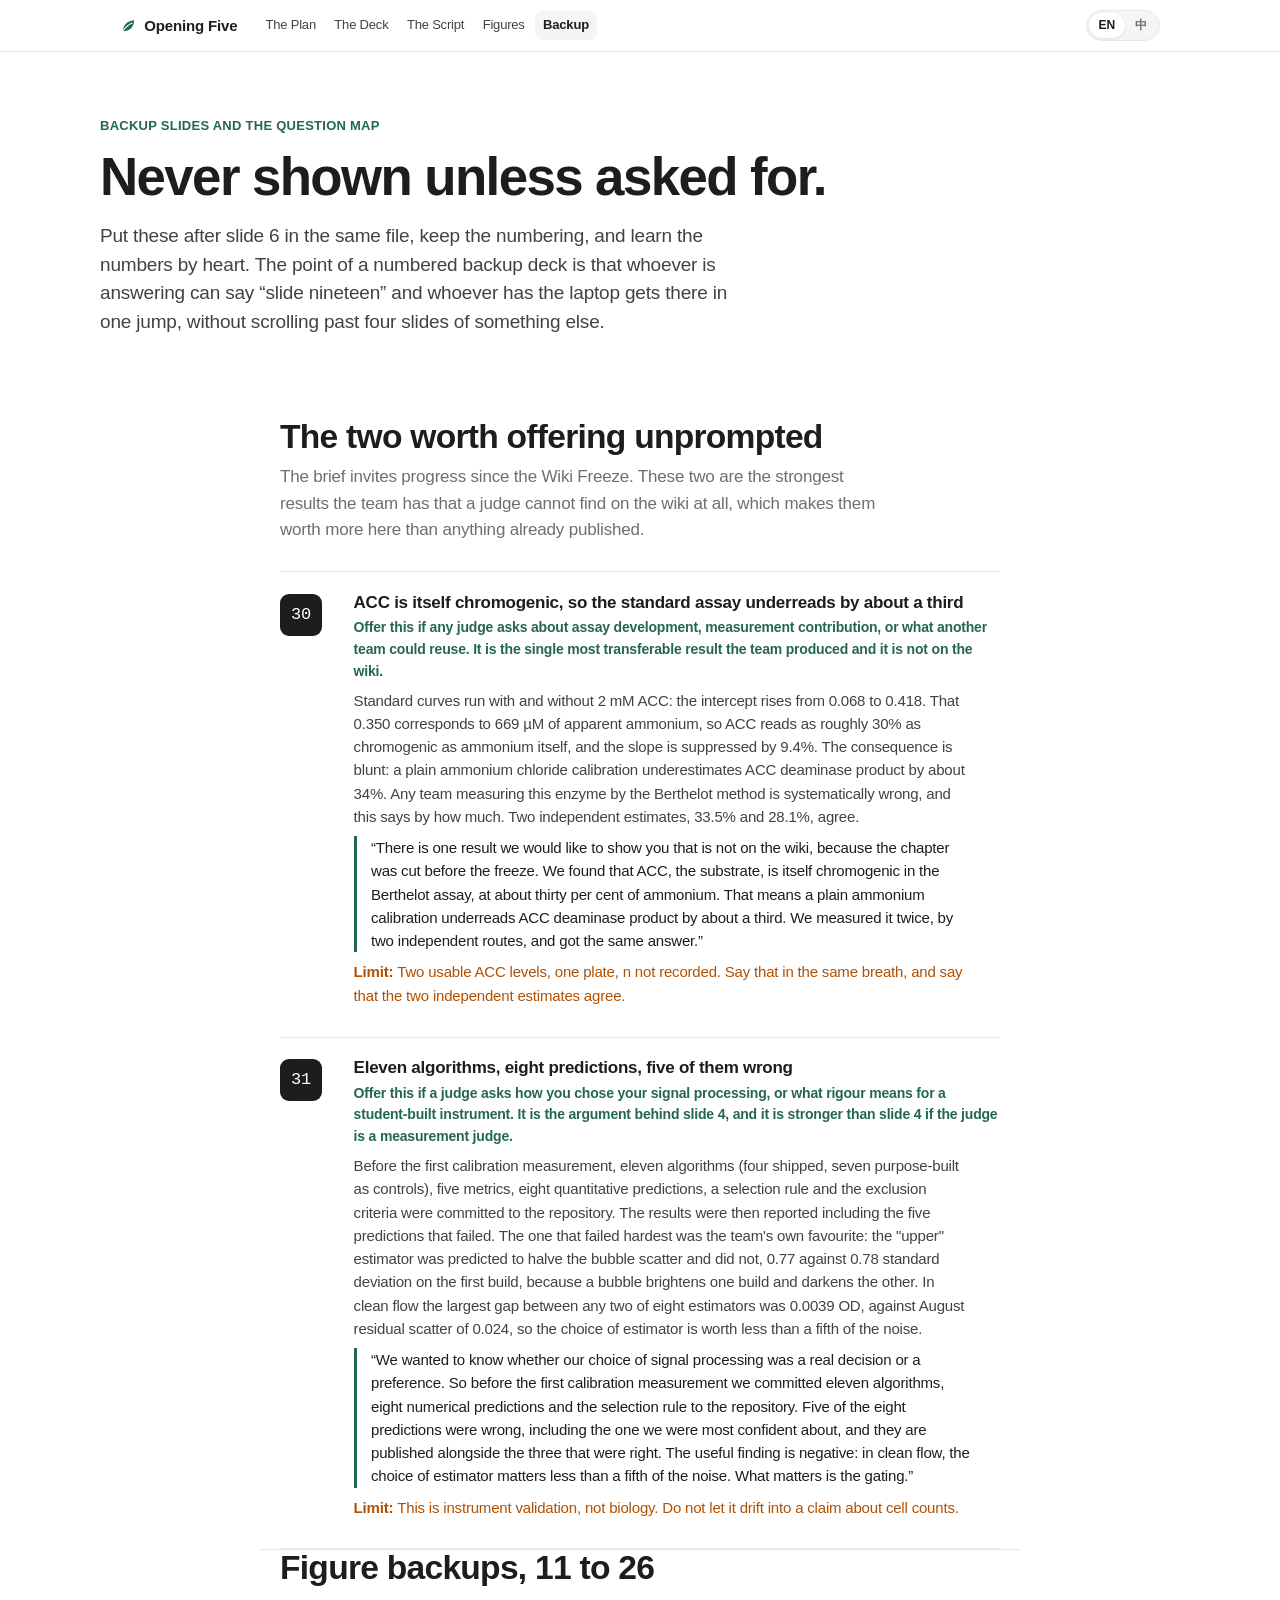
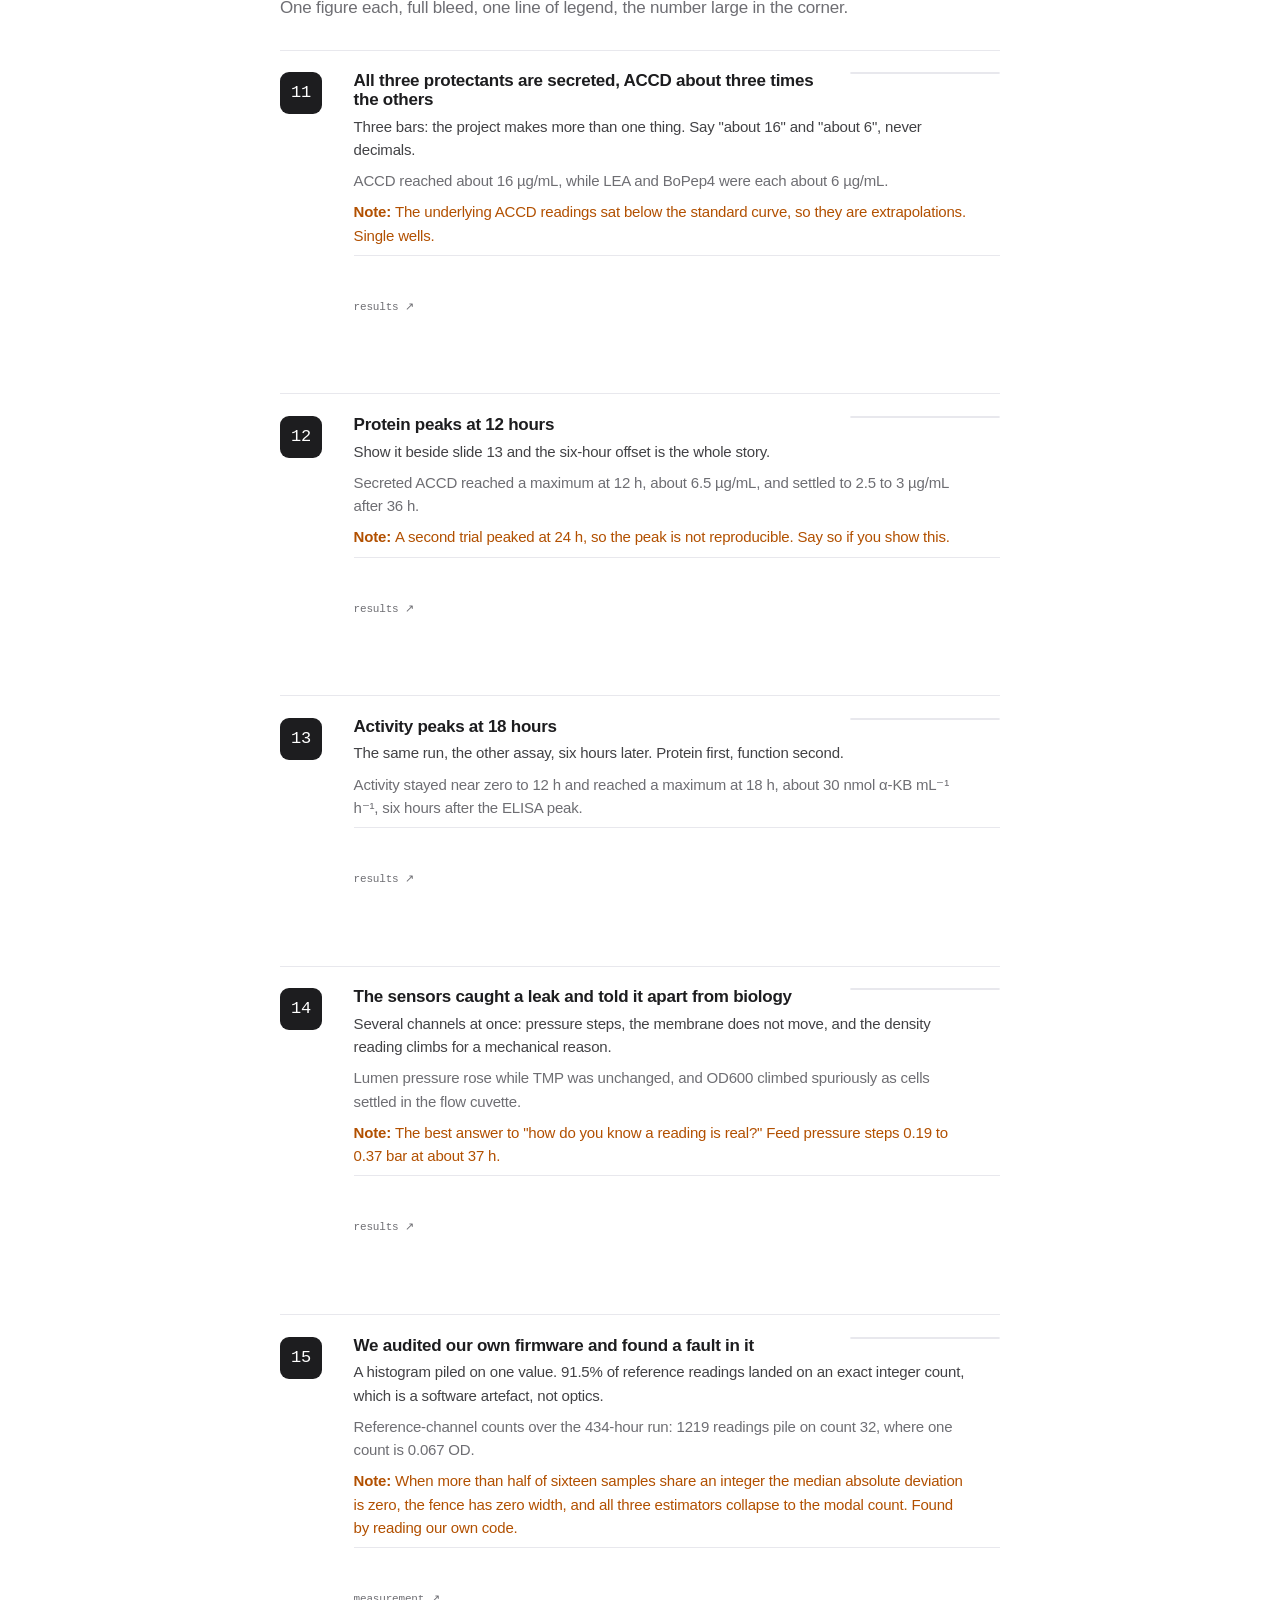
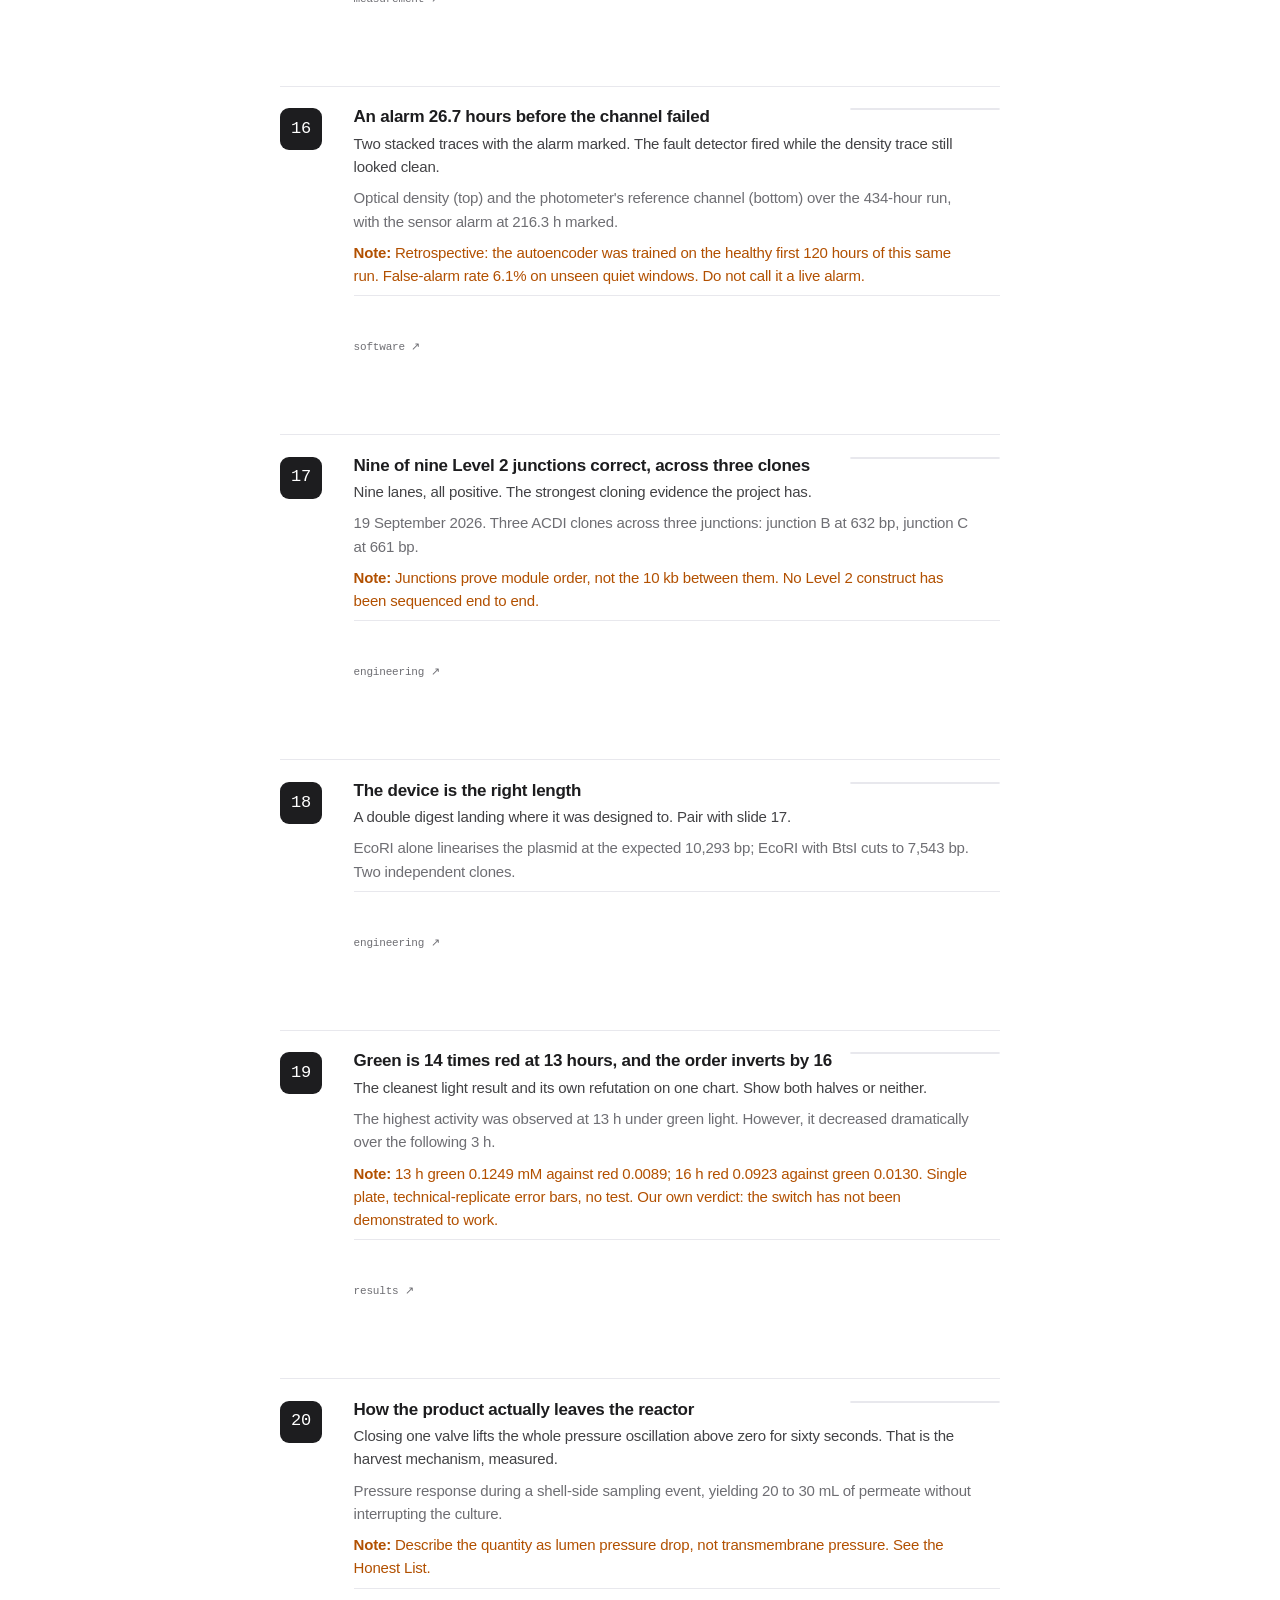
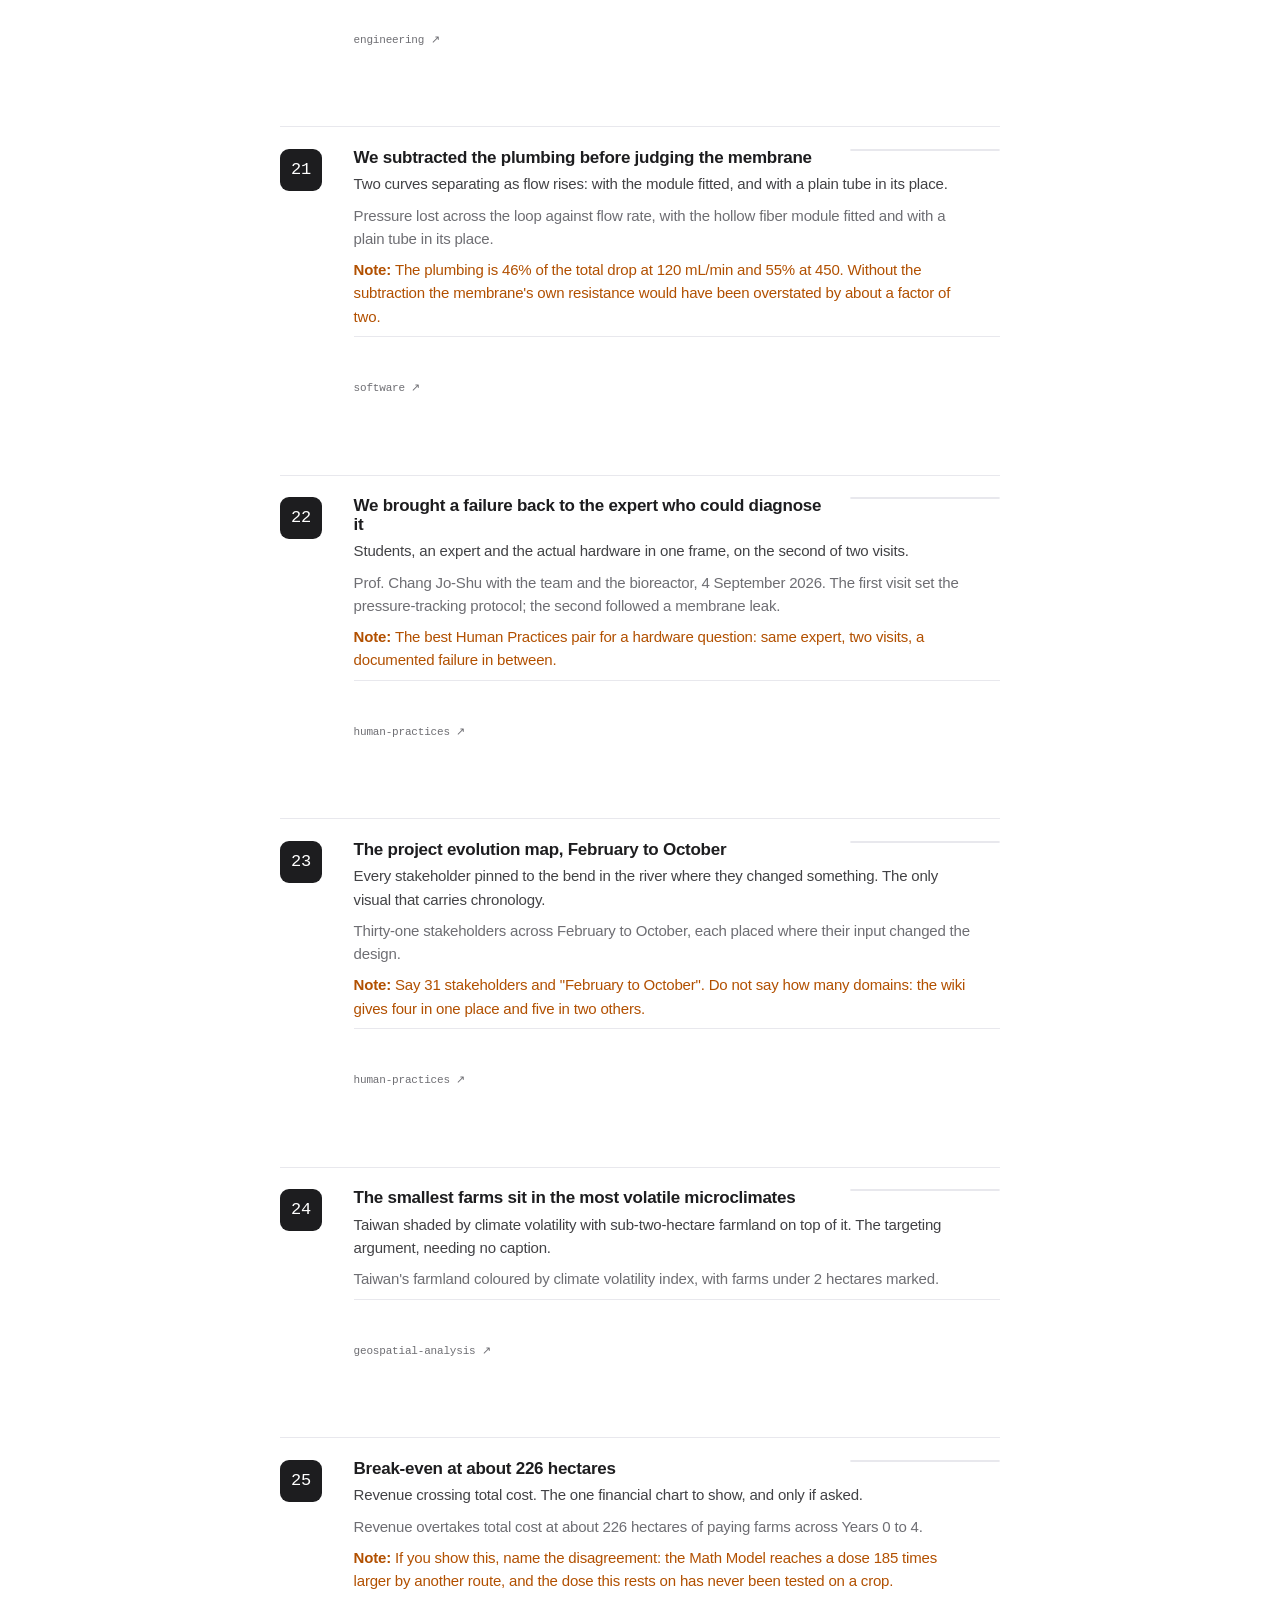
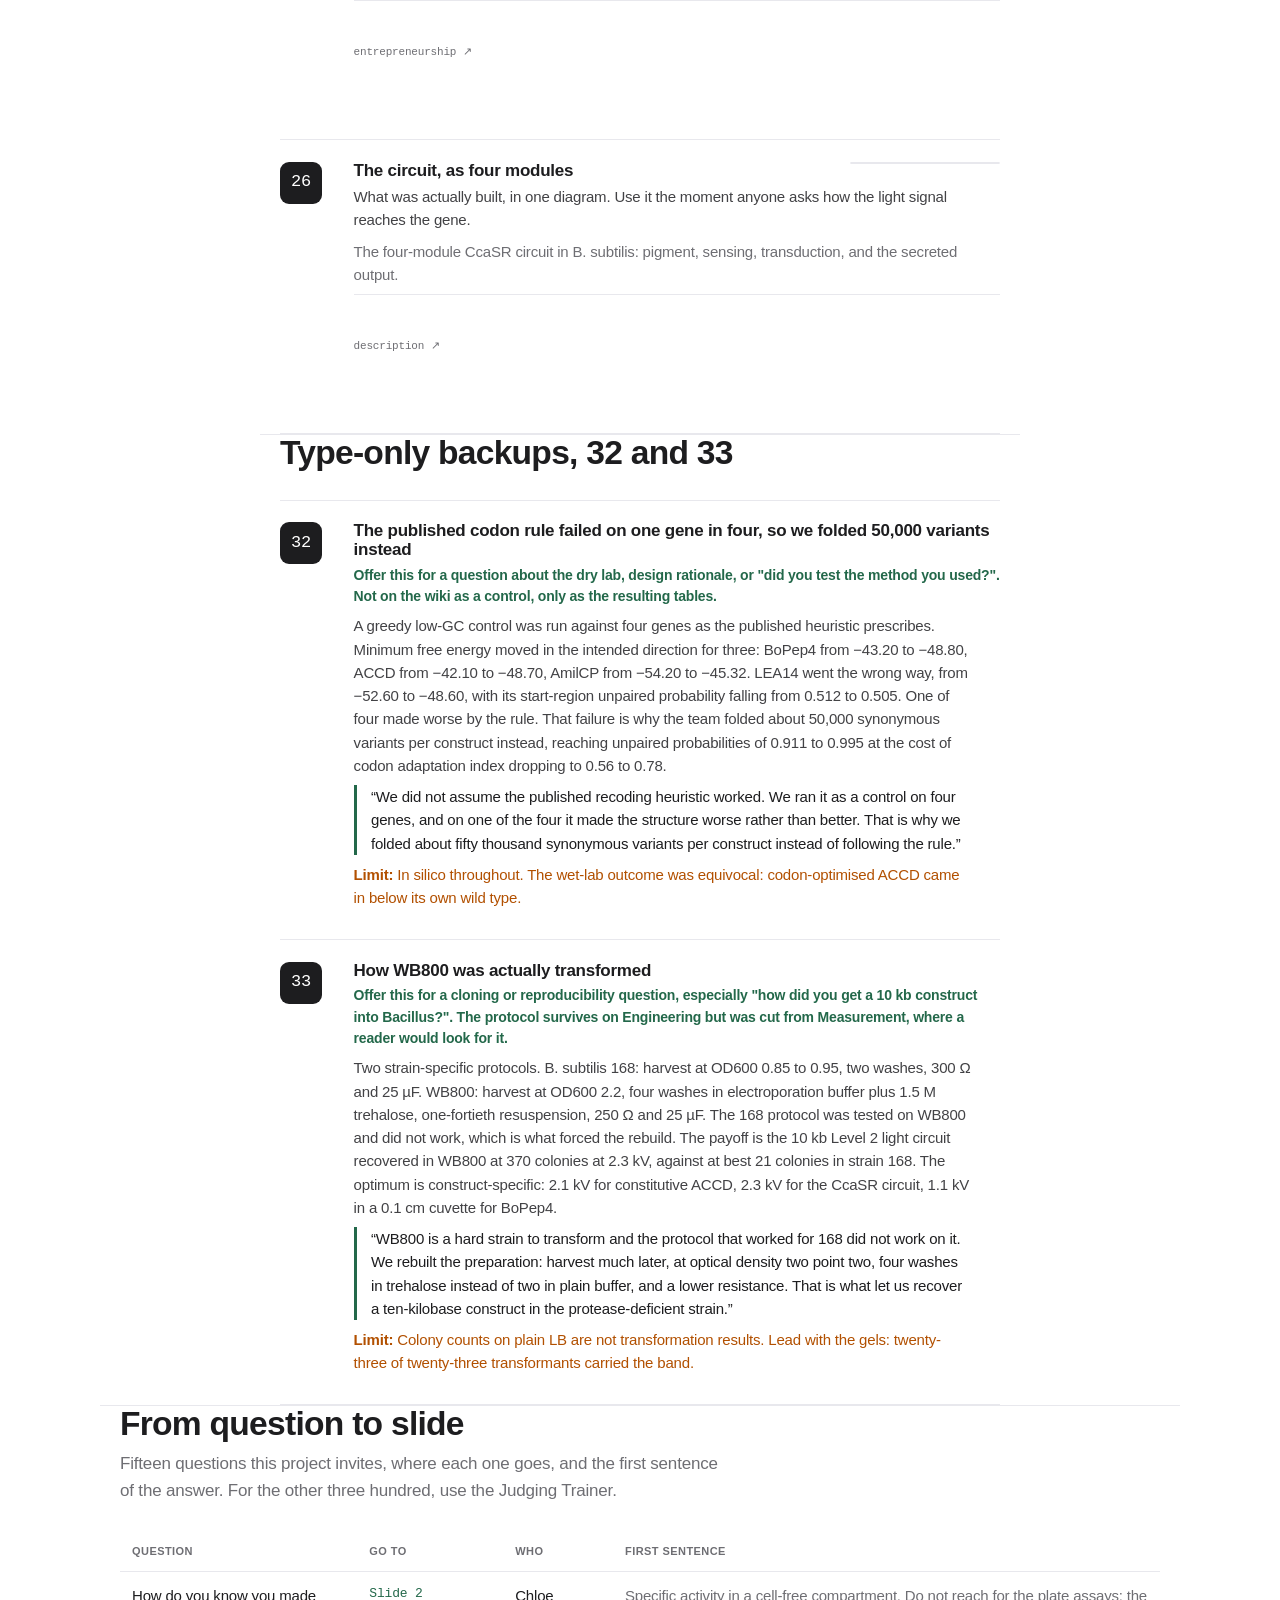
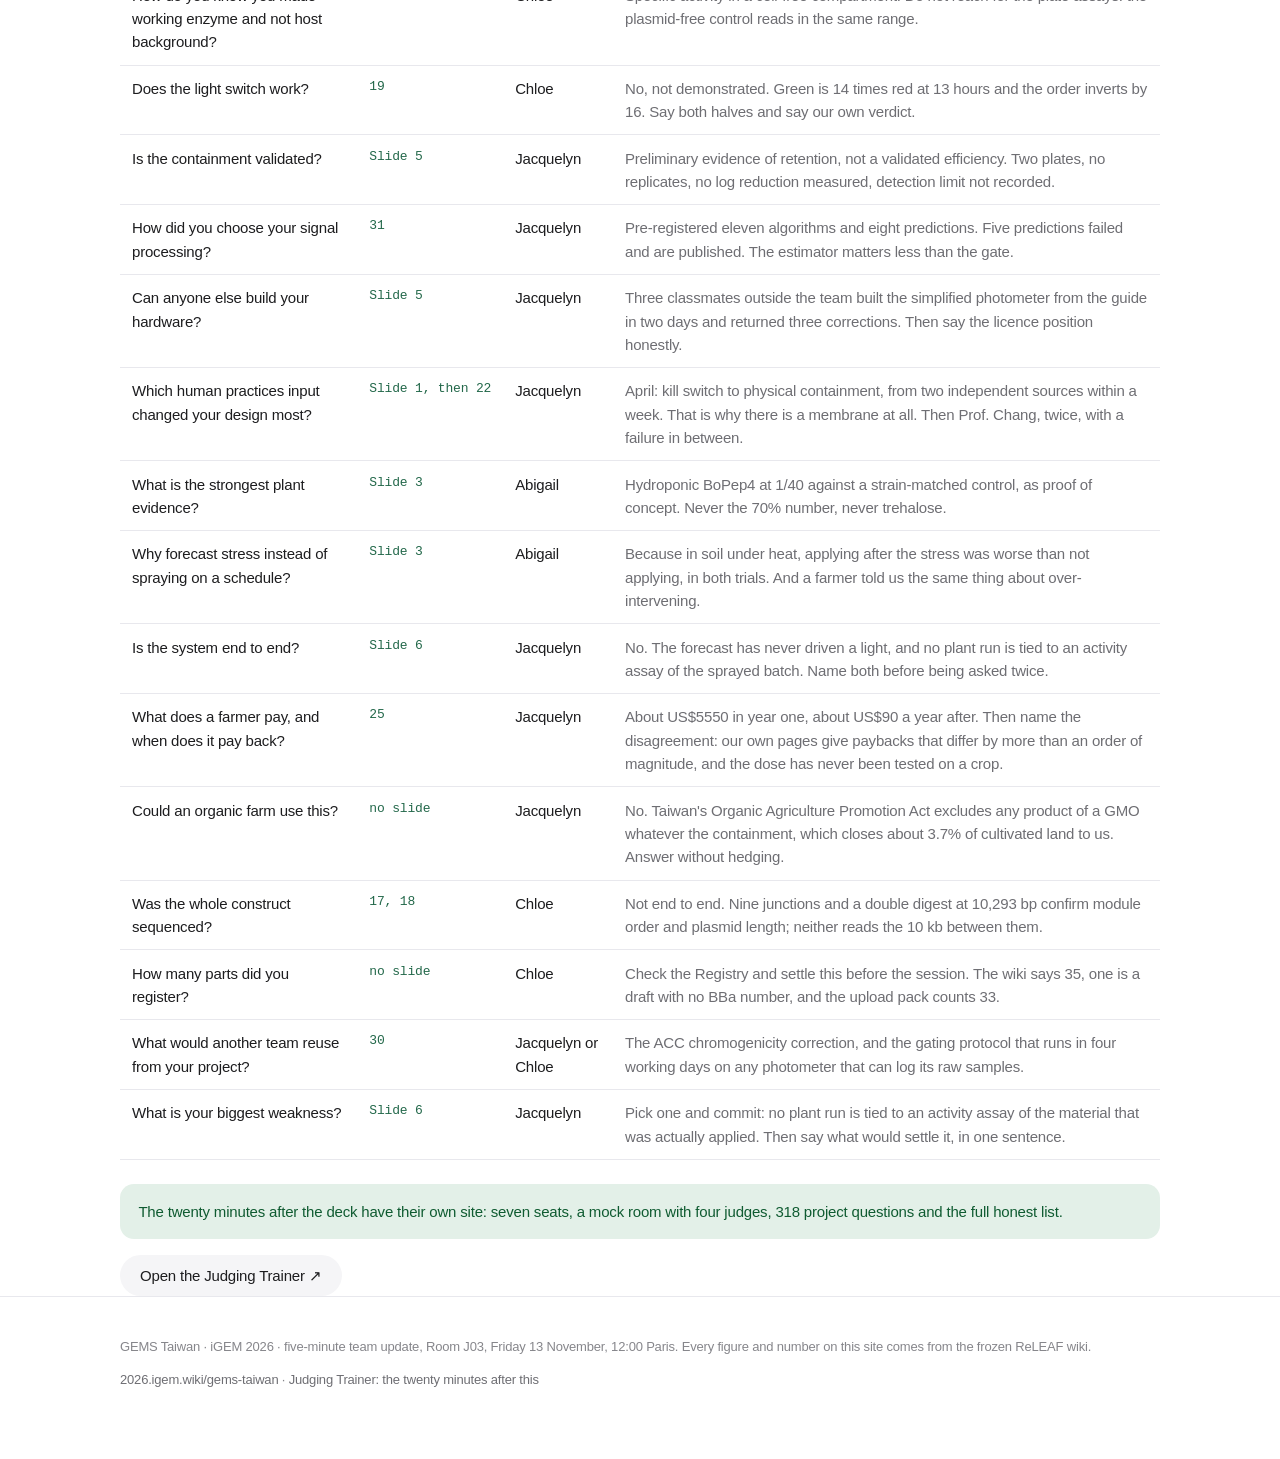
==== docs/backup.html @ 12028c1b "ReLEAF Opening Five: six slides and 4:20 for the 13 Nov judging update Five bilingual pages for the " ====
<!doctype html>
<html lang="en">
<head>
<meta charset="utf-8">
<meta name="viewport" content="width=device-width, initial-scale=1">
<title>Backup &amp; Q&amp;A · ReLEAF Opening Five</title>
<meta name="description" content="Twenty backup slides, numbered so anyone can call for one, plus a map from the questions judges will ask to the slide that answers them.">
<link rel="stylesheet" href="assets/css/base.css">
<link rel="stylesheet" href="assets/css/pages.css">
<link rel="icon" href="data:image/svg+xml,%3Csvg xmlns='http://www.w3.org/2000/svg' viewBox='0 0 24 24'%3E%3Cpath d='M4 20c0-8 5.5-14.5 16-15.5C19.5 14 14 20 4 20Z' fill='%2323684a'/%3E%3C/svg%3E">
</head>
<body>

<header class="hero wrap">
  <p class="eyebrow" data-en="Backup slides and the question map" data-zh="備用投影片與問題對照表"></p>
  <h1 data-en="Never shown unless asked for." data-zh="除非被問到，否則絕不展示。"></h1>
  <p class="lede" style="max-width:62ch;margin-top:1rem"
     data-en="Put these after slide 6 in the same file, keep the numbering, and learn the numbers by heart. The point of a numbered backup deck is that whoever is answering can say &ldquo;slide nineteen&rdquo; and whoever has the laptop gets there in one jump, without scrolling past four slides of something else."
     data-zh="把這些放在第 6 張之後、同一個檔案裡，保留編號，並且把頁碼背起來。有編號的備用投影片的意義在於：回答的人可以說「第十九張」，拿筆電的人一次就跳到那裡，不必捲過另外四張無關的投影片。"></p>
</header>

<section class="wrap narrow" style="padding-top:1rem">
  <div class="sec-head">
    <h2 data-en="The two worth offering unprompted" data-zh="值得主動提出的兩張"></h2>
    <p data-en="The brief invites progress since the Wiki Freeze. These two are the strongest results the team has that a judge cannot find on the wiki at all, which makes them worth more here than anything already published."
       data-zh="說明裡歡迎分享 Wiki 凍結之後的進展。這兩張是隊伍最強、但評審在 wiki 上完全找不到的結果，所以它們在這裡的價值高於任何已經發表的內容。"></p>
  </div>
  <div id="extra-top"></div>
</section>

<section class="wrap narrow">
  <div class="sec-head">
    <h2 data-en="Figure backups, 11 to 26" data-zh="圖表備用，第 11 到 26 張"></h2>
    <p data-en="One figure each, full bleed, one line of legend, the number large in the corner."
       data-zh="每張一張圖、滿版、一行圖說、頁碼放大在角落。"></p>
  </div>
  <div id="figbk"></div>
</section>

<section class="wrap narrow">
  <div class="sec-head">
    <h2 data-en="Type-only backups, 32 and 33" data-zh="純文字備用，第 32 與 33 張"></h2>
  </div>
  <div id="extra-rest"></div>
</section>

<section class="wrap">
  <div class="sec-head">
    <h2 data-en="From question to slide" data-zh="從問題到投影片"></h2>
    <p data-en="Fifteen questions this project invites, where each one goes, and the first sentence of the answer. For the other three hundred, use the Judging Trainer."
       data-zh="這個專題會招來的十五個問題、各自該翻到哪裡，以及回答的第一句話。其餘三百題請用評審訓練網站。"></p>
  </div>
  <div style="overflow-x:auto">
    <table class="qmap">
      <thead><tr>
        <th data-en="Question" data-zh="問題"></th>
        <th data-en="Go to" data-zh="翻到"></th>
        <th data-en="Who" data-zh="誰答"></th>
        <th data-en="First sentence" data-zh="回答的第一句"></th>
      </tr></thead>
      <tbody id="qmap"></tbody>
    </table>
  </div>
  <p class="note note-a" style="margin-top:1.5rem"
     data-en="The twenty minutes after the deck have their own site: seven seats, a mock room with four judges, 318 project questions and the full honest list."
     data-zh="投影片之後那二十分鐘有自己的網站：七個麥克風位置、四位評審的模擬會場、318 道專題問題，以及完整的誠實清單。"></p>
  <div class="btn-row" style="margin-top:1rem">
    <a class="btn btn-ghost" href="https://timmy97-tw.github.io/releaf-judging-qa/" target="_blank" rel="noopener"
       data-en="Open the Judging Trainer ↗" data-zh="打開評審訓練網站 ↗"></a>
  </div>
</section>

<script src="assets/js/site.js"></script>
<script src="data/figures.js"></script>
<script src="data/backup.js"></script>
<script>
(function () {
  var S = window.Site;
  var BASE = 'https://static.igem.wiki/teams/6072/wiki/';

  function extraCard(x) {
    return '<div class="bk"><div><div class="bk-n">' + x.n + '</div></div><div>' +
      '<h3>' + S.esc(S.t(x, 'title')) + '</h3>' +
      '<p class="when">' + S.esc(S.t(x, 'when')) + '</p>' +
      '<p class="body">' + S.esc(S.t(x, 'body')) + '</p>' +
      '<p class="body" style="border-left:3px solid var(--accent);padding-left:.9rem;color:var(--ink)">' +
        S.t(x, 'say') + '</p>' +
      '<p class="body" style="color:var(--amber)"><b>' + (S.lang === 'zh' ? '限制：' : 'Limit: ') + '</b>' +
        S.esc(S.t(x, 'limit')) + '</p>' +
      '</div></div>';
  }

  function draw() {
    var h, i;

    h = '';
    for (i = 0; i < EXTRA.length; i++) if (EXTRA[i].n <= 31) h += extraCard(EXTRA[i]);
    document.getElementById('extra-top').innerHTML = h;

    h = '';
    for (i = 0; i < EXTRA.length; i++) if (EXTRA[i].n > 31) h += extraCard(EXTRA[i]);
    document.getElementById('extra-rest').innerHTML = h;

    var bk = [];
    for (i = 0; i < FIGURES.length; i++) if (FIGURES[i].v === 'backup') bk.push(FIGURES[i]);
    bk.sort(function (a, b) { return a.slide - b.slide; });
    h = '';
    for (i = 0; i < bk.length; i++) {
      var f = bk[i];
      h += '<div class="bk"><div><div class="bk-n">' + f.slide + '</div></div><div>' +
        '<img class="thumb" src="' + BASE + f.src + '" alt="" loading="lazy">' +
        '<h3>' + S.esc(S.t(f, 'title')) + '</h3>' +
        '<p class="body">' + S.esc(S.t(f, 'sees')) + '</p>' +
        '<p class="body" style="color:var(--muted)">' + S.esc(S.t(f, 'cap')) + '</p>' +
        (S.t(f, 'note') ? '<p class="body" style="color:var(--amber)"><b>' +
          (S.lang === 'zh' ? '注意：' : 'Note: ') + '</b>' + S.esc(S.t(f, 'note')) + '</p>' : '') +
        '<div class="foot">' + S.srcLink(f.src_page) + '</div>' +
        '</div></div>';
    }
    document.getElementById('figbk').innerHTML = h;

    h = '';
    for (i = 0; i < QMAP.length; i++) {
      var q = QMAP[i];
      h += '<tr><td>' + S.esc(S.t(q, 'q')) + '</td>' +
        '<td class="to">' + S.esc(q.to) + '</td>' +
        '<td>' + S.esc(q.who) + '</td>' +
        '<td style="color:var(--muted)">' + S.esc(S.t(q, 'a')) + '</td></tr>';
    }
    document.getElementById('qmap').innerHTML = h;

    S.applyStatic(document.body);
  }

  S.onLang(draw);
  document.addEventListener('DOMContentLoaded', draw);
})();
</script>
</body>
</html>
---- docs/assets/css/base.css ----
/* ReLEAF Opening Five — base
 * White paper, the wiki's own Inter, hairline rules, one green accent.
 * Shares its vocabulary with the Judging Trainer so the two sites feel like one.
 */

@font-face {
  font-family: "Inter";
  font-style: normal;
  font-weight: 100 900;
  font-display: swap;
  src: url("https://static.igem.wiki/teams/6072/wiki/site/inter-variable-site.woff2") format("woff2");
}

:root {
  --font-text: "Inter", -apple-system, BlinkMacSystemFont, "SF Pro Text", "Helvetica Neue",
               "PingFang TC", "Noto Sans TC", "Microsoft JhengHei", sans-serif;
  --font-display: "Inter", -apple-system, BlinkMacSystemFont, "SF Pro Display", "Helvetica Neue",
               "PingFang TC", "Noto Sans TC", sans-serif;
  --font-mono: ui-monospace, "SF Mono", SFMono-Regular, Menlo, monospace;

  --paper: #ffffff;
  --paper-2: #f5f5f7;
  --paper-3: #fafafa;
  --ink: #1d1d1f;
  --ink-2: #424245;
  --muted: #6e6e73;
  --faint: #86868b;
  --rule: #d2d2d7;
  --rule-soft: #e8e8ed;

  --accent: #23684a;
  --accent-deep: #14402b;
  --accent-wash: #e3f0e8;
  --blue: #0071e3;
  --blue-wash: #e8f2fd;
  --amber: #b25000;
  --amber-wash: #fdf0e4;
  --red: #c7352c;
  --red-wash: #fdecea;
  --violet: #6b47c4;
  --violet-wash: #f1ecfc;

  --r-sm: 10px;
  --r: 14px;
  --r-lg: 20px;
  --r-xl: 28px;

  --shadow-1: 0 1px 2px rgba(0,0,0,.04), 0 4px 14px rgba(0,0,0,.05);
  --shadow-2: 0 2px 6px rgba(0,0,0,.06), 0 16px 40px rgba(0,0,0,.08);

  --nav-h: 52px;
  --page: 1080px;
}

* { box-sizing: border-box; }

html { -webkit-text-size-adjust: 100%; scroll-behavior: smooth; scroll-padding-top: calc(var(--nav-h) + 16px); }

body {
  margin: 0;
  background: var(--paper);
  color: var(--ink);
  font-family: var(--font-text);
  font-size: 17px;
  line-height: 1.55;
  letter-spacing: -.011em;
  -webkit-font-smoothing: antialiased;
}

h1, h2, h3, h4 { font-family: var(--font-display); letter-spacing: -.022em; line-height: 1.1; margin: 0; font-weight: 600; }
h1 { font-size: clamp(2.1rem, 1.5rem + 2.6vw, 3.3rem); letter-spacing: -.03em; }
h2 { font-size: clamp(1.5rem, 1.2rem + 1.2vw, 2.1rem); }
h3 { font-size: 1.2rem; }
h4 { font-size: 1rem; }
p { margin: 0 0 1em; }
a { color: var(--accent); text-decoration: none; }
a:hover { text-decoration: underline; }
small { font-size: .8125rem; }
hr { border: 0; border-top: 1px solid var(--rule-soft); margin: 2.5rem 0; }

:focus-visible { outline: 2px solid var(--blue); outline-offset: 3px; border-radius: 6px; }

/* ── Nav ── */
.nav {
  position: sticky; top: 0; z-index: 60;
  height: var(--nav-h);
  background: rgba(255,255,255,.82);
  backdrop-filter: saturate(180%) blur(20px);
  -webkit-backdrop-filter: saturate(180%) blur(20px);
  border-bottom: 1px solid var(--rule-soft);
}
.nav-in {
  max-width: var(--page); margin: 0 auto; height: 100%;
  display: flex; align-items: center; gap: 1.25rem; padding: 0 20px;
}
.nav-brand {
  font-weight: 600; font-size: .9375rem; color: var(--ink); letter-spacing: -.01em;
  display: flex; align-items: center; gap: .45rem; flex: none;
}
.nav-brand .leaf { width: 17px; height: 17px; flex: none; }
.nav-links { display: flex; gap: .15rem; overflow-x: auto; scrollbar-width: none; flex: 1; }
.nav-links::-webkit-scrollbar { display: none; }
.nav-links a {
  color: var(--ink-2); font-size: .8125rem; white-space: nowrap;
  padding: .3rem .5rem; border-radius: 7px; text-decoration: none;
}
.nav-links a:hover { background: var(--paper-2); text-decoration: none; }
.nav-links a[aria-current="page"] { color: var(--ink); font-weight: 600; background: var(--paper-2); }
.lang {
  flex: none; display: flex; background: var(--paper-2); border-radius: 999px; padding: 2px;
  border: 1px solid var(--rule-soft);
}
.lang button {
  border: 0; background: none; font: inherit; font-size: .75rem; font-weight: 600;
  color: var(--muted); padding: .2rem .62rem; border-radius: 999px; cursor: pointer;
  font-family: var(--font-text);
}
.lang button[aria-pressed="true"] { background: #fff; color: var(--ink); box-shadow: 0 1px 3px rgba(0,0,0,.09); }

/* ── Layout ── */
.wrap { max-width: var(--page); margin: 0 auto; padding: 0 20px; }
.narrow { max-width: 760px; }
section { padding: 3.5rem 0; }
section + section { border-top: 1px solid var(--rule-soft); }
.hero { padding: 4rem 0 3rem; }
.hero .eyebrow { color: var(--accent); font-weight: 600; font-size: .8125rem; letter-spacing: .02em; text-transform: uppercase; margin-bottom: .75rem; }
.lede { font-size: 1.1875rem; color: var(--ink-2); line-height: 1.5; }
.lede-sm { font-size: 1.0625rem; color: var(--muted); }
.sec-head { margin-bottom: 1.75rem; }
.sec-head p { color: var(--muted); margin: .5rem 0 0; max-width: 64ch; }

.grid { display: grid; gap: 1rem; }
.g2 { grid-template-columns: repeat(2, minmax(0,1fr)); }
.g3 { grid-template-columns: repeat(3, minmax(0,1fr)); }
.g4 { grid-template-columns: repeat(4, minmax(0,1fr)); }
@media (max-width: 900px) { .g3, .g4 { grid-template-columns: repeat(2, minmax(0,1fr)); } }
@media (max-width: 620px) { .g2, .g3, .g4 { grid-template-columns: 1fr; } }

/* ── Cards ── */
.card {
  background: var(--paper); border: 1px solid var(--rule-soft); border-radius: var(--r);
  padding: 1.15rem 1.25rem;
}
.card-soft { background: var(--paper-3); border-color: transparent; }
.card-2 { background: var(--paper-2); border: 0; border-radius: var(--r-lg); padding: 1.5rem; }
.card h3, .card h4 { margin-bottom: .4rem; }
.card p:last-child { margin-bottom: 0; }

.tile {
  display: block; background: var(--paper-2); border-radius: var(--r-lg); padding: 1.4rem;
  color: var(--ink); text-decoration: none; border: 1px solid transparent;
  transition: transform .18s ease, box-shadow .18s ease, background .18s ease;
}
.tile:hover { text-decoration: none; background: #fff; border-color: var(--rule-soft); box-shadow: var(--shadow-2); transform: translateY(-2px); }
.tile .n { font-family: var(--font-mono); font-size: .6875rem; color: var(--faint); letter-spacing: .04em; }
.tile h3 { margin: .45rem 0 .35rem; }
.tile p { color: var(--muted); font-size: .9375rem; margin: 0; }

/* ── Bits ── */
.pill {
  display: inline-flex; align-items: center; gap: .3rem;
  font-size: .6875rem; font-weight: 600; letter-spacing: .01em;
  padding: .2rem .5rem; border-radius: 999px; background: var(--paper-2); color: var(--muted);
  white-space: nowrap;
}
.pill-a { background: var(--accent-wash); color: var(--accent-deep); }
.pill-b { background: var(--blue-wash); color: #0a5fb4; }
.pill-w { background: var(--amber-wash); color: var(--amber); }
.pill-r { background: var(--red-wash); color: var(--red); }
.pill-v { background: var(--violet-wash); color: var(--violet); }
.pill-line { background: none; border: 1px solid var(--rule); color: var(--muted); }

.kw { display: flex; flex-wrap: wrap; gap: .4rem; margin: .6rem 0; }
.kw span {
  font-size: .8125rem; font-weight: 600; color: var(--accent-deep);
  background: var(--accent-wash); padding: .22rem .6rem; border-radius: 8px;
}
.kw-mono span { font-family: var(--font-mono); font-weight: 500; font-size: .75rem; }

.btn {
  font: inherit; font-size: .9375rem; font-weight: 500; font-family: var(--font-text);
  background: var(--ink); color: #fff; border: 0; border-radius: 999px;
  padding: .55rem 1.25rem; cursor: pointer; text-decoration: none; display: inline-flex;
  align-items: center; gap: .4rem; transition: opacity .15s, background .15s;
}
.btn:hover { opacity: .85; text-decoration: none; }
.btn-accent { background: var(--accent); }
.btn-ghost { background: var(--paper-2); color: var(--ink); }
.btn-line { background: none; color: var(--ink); border: 1px solid var(--rule); }
.btn:disabled { opacity: .4; cursor: default; }
.btn-sm { font-size: .8125rem; padding: .38rem .9rem; }
.btn-row { display: flex; flex-wrap: wrap; gap: .6rem; align-items: center; }

.search {
  width: 100%; font: inherit; font-size: 1.0625rem; font-family: var(--font-text);
  padding: .8rem 1rem .8rem 2.6rem; border-radius: 999px;
  border: 1px solid var(--rule); background: var(--paper-2) no-repeat .95rem 50%;
  background-image: url("data:image/svg+xml,%3Csvg xmlns='http://www.w3.org/2000/svg' width='17' height='17' viewBox='0 0 24 24' fill='none' stroke='%236e6e73' stroke-width='2.2' stroke-linecap='round'%3E%3Ccircle cx='11' cy='11' r='7'/%3E%3Cpath d='M16.5 16.5 21 21'/%3E%3C/svg%3E");
  color: var(--ink);
}
.search:focus { background-color: #fff; border-color: var(--rule-2, #b9b9c0); outline: none; box-shadow: 0 0 0 4px rgba(0,113,227,.14); }

.chips { display: flex; flex-wrap: wrap; gap: .4rem; }
.chip {
  font: inherit; font-family: var(--font-text); font-size: .8125rem; font-weight: 500;
  border: 1px solid var(--rule-soft); background: var(--paper-2); color: var(--ink-2);
  padding: .32rem .75rem; border-radius: 999px; cursor: pointer; white-space: nowrap;
}
.chip[aria-pressed="true"] { background: var(--ink); color: #fff; border-color: var(--ink); }
.chip .c { color: var(--faint); font-size: .75rem; margin-left: .3rem; }
.chip[aria-pressed="true"] .c { color: rgba(255,255,255,.6); }

.stat { font-family: var(--font-display); font-size: 1.75rem; font-weight: 600; letter-spacing: -.02em; }
.stat-l { font-size: .8125rem; color: var(--muted); }

.src { font-family: var(--font-mono); font-size: .6875rem; color: var(--faint); }
.src a { color: var(--faint); }

details.d { border-top: 1px solid var(--rule-soft); padding: .85rem 0; }
details.d > summary { cursor: pointer; font-weight: 500; list-style: none; display: flex; gap: .6rem; align-items: baseline; }
details.d > summary::-webkit-details-marker { display: none; }
details.d > summary::before { content: "+"; color: var(--faint); font-family: var(--font-mono); flex: none; }
details.d[open] > summary::before { content: "−"; }

.note {
  background: var(--paper-2); border-radius: var(--r); padding: 1rem 1.15rem;
  font-size: .9375rem; color: var(--ink-2);
}
.note-w { background: var(--amber-wash); color: #7a3800; }
.note-a { background: var(--accent-wash); color: #0f5b31; }

table.t { width: 100%; border-collapse: collapse; font-size: .9375rem; }
table.t th, table.t td { text-align: left; padding: .6rem .7rem; border-bottom: 1px solid var(--rule-soft); vertical-align: top; }
table.t th { font-size: .75rem; text-transform: uppercase; letter-spacing: .04em; color: var(--muted); font-weight: 600; }

.foot { padding: 2.5rem 0 3.5rem; color: var(--faint); font-size: .8125rem; border-top: 1px solid var(--rule-soft); }
.foot a { color: var(--muted); }

[hidden] { display: none !important; }
.only-en:lang(zh), .only-zh:lang(en) { display: none; }
.sr {
  position: absolute; width: 1px; height: 1px; padding: 0; margin: -1px;
  overflow: hidden; clip: rect(0,0,0,0); white-space: nowrap; border: 0;
}

html:lang(zh) body { letter-spacing: 0; line-height: 1.7; }
html:lang(zh) h1, html:lang(zh) h2, html:lang(zh) h3 { letter-spacing: -.01em; }

@media print {
  .nav, .lang, .no-print { display: none !important; }
  body { font-size: 11pt; }
}
---- docs/assets/css/pages.css ----
/* Page-specific blocks. base.css holds the vocabulary; this holds the rooms. */

/* ── the session strip on the index ── */
.sess {
  display: grid; grid-template-columns: minmax(0,260px) 1fr; gap: 2rem;
  background: var(--paper-2); border-radius: var(--r-xl); padding: 1.75rem;
}
@media (max-width: 760px) { .sess { grid-template-columns: 1fr; gap: 1.25rem; } }
.sess-date strong { display: block; font-family: var(--font-display); font-size: 1.5rem; font-weight: 650; letter-spacing: -.02em; }
.sess-date span { font-size: .875rem; color: var(--muted); }
.cd { font-family: var(--font-mono); font-size: .8125rem; color: var(--accent); margin: .7rem 0 0; }
.sess-facts { display: grid; grid-template-columns: repeat(3, minmax(0,1fr)); gap: 1rem 1.25rem; margin: 0; }
@media (max-width: 760px) { .sess-facts { grid-template-columns: repeat(2, minmax(0,1fr)); } }
.sess-facts dt { font-size: .6875rem; text-transform: uppercase; letter-spacing: .05em; color: var(--faint); font-weight: 600; }
.sess-facts dd { margin: .25rem 0 0; font-size: .9375rem; }

/* ── the brief, quoted ── */
.brief { border-left: 2px solid var(--accent); padding-left: 1.25rem; }
.brief li { list-style: none; font-size: 1.0625rem; line-height: 1.5; color: var(--ink-2); padding: 0 0 .75rem; }
.brief li:last-child { padding-bottom: 0; }
.brief ul { margin: 0; padding: 0; }

/* ── the running order ── */
.order { display: flex; flex-direction: column; gap: .5rem; }
.ord {
  display: grid; grid-template-columns: 54px 1fr 92px; gap: 1rem; align-items: start;
  background: #fff; border: 1px solid var(--rule-soft); border-radius: var(--r); padding: .95rem 1.1rem;
}
@media (max-width: 620px) { .ord { grid-template-columns: 40px 1fr; } .ord .ord-t { grid-column: 2; } }
.ord-n { font-family: var(--font-mono); font-size: 1.125rem; color: var(--faint); font-weight: 500; }
.ord h3 { font-size: 1.0625rem; margin: 0 0 .2rem; letter-spacing: -.015em; }
.ord p { font-size: .875rem; color: var(--muted); margin: 0; }
.ord-t { text-align: right; }
.ord-t .b { font-family: var(--font-mono); font-size: .9375rem; font-variant-numeric: tabular-nums; }
.ord-t .w { display: block; font-size: .75rem; color: var(--accent); font-weight: 600; margin-top: .15rem; }
.ord[data-who="chloe"] { border-left: 3px solid var(--accent); }
.ord[data-who="abigail"] { border-left: 3px solid var(--blue); }
.ord[data-who="jacquelyn"] { border-left: 3px solid var(--violet); }

/* ── speaker cards ── */
.spk { background: var(--paper-3); border: 1px solid var(--rule-soft); border-radius: var(--r-lg); padding: 1.4rem; }
.spk .top { display: flex; align-items: baseline; gap: .6rem; flex-wrap: wrap; margin-bottom: .2rem; }
.spk h3 { font-size: 1.3rem; letter-spacing: -.02em; }
.spk .r { font-size: .9375rem; color: var(--accent); font-weight: 600; margin: 0 0 .75rem; }
.spk dl { margin: .9rem 0 0; }
.spk dt { font-size: .6875rem; text-transform: uppercase; letter-spacing: .05em; color: var(--faint); font-weight: 600; margin-top: .8rem; }
.spk dd { margin: .2rem 0 0; font-size: .9rem; color: var(--ink-2); }

/* ── rules / layout specs ── */
.rules { display: flex; flex-direction: column; }
.rule { border-top: 1px solid var(--rule-soft); padding: 1.15rem 0; }
.rule:last-child { border-bottom: 1px solid var(--rule-soft); }
.rule h3 { font-size: 1.0625rem; margin-bottom: .35rem; letter-spacing: -.015em; }
.rule p { color: var(--muted); font-size: .9375rem; margin: 0; max-width: 72ch; }

.ly { display: grid; grid-template-columns: 76px 1fr; gap: 1.25rem; padding: 1.25rem 0; border-top: 1px solid var(--rule-soft); }
.ly:last-child { border-bottom: 1px solid var(--rule-soft); }
.ly-n { font-family: var(--font-mono); font-size: .75rem; color: var(--faint); }
.ly-n strong { display: block; font-family: var(--font-display); font-size: 1rem; color: var(--ink); margin-top: .2rem; letter-spacing: -.01em; }
.ly h4 { font-size: .75rem; text-transform: uppercase; letter-spacing: .05em; color: var(--faint); margin: .9rem 0 .25rem; }
.ly p { margin: 0; font-size: .9375rem; color: var(--ink-2); max-width: 70ch; }

/* ── the script page ── */
.sc { border-top: 1px solid var(--rule); padding: 2rem 0 2.25rem; }
.sc-head { display: flex; align-items: baseline; gap: .75rem; flex-wrap: wrap; margin-bottom: 1rem; }
.sc-head .n { font-family: var(--font-mono); font-size: .8125rem; color: var(--faint); }
.sc-head h2 { font-size: 1.4rem; letter-spacing: -.02em; flex: 1; min-width: 14rem; }
.sc-say {
  font-size: 1.1875rem; line-height: 1.62; color: var(--ink);
  background: var(--paper-3); border-left: 3px solid var(--accent);
  border-radius: 0 var(--r) var(--r) 0; padding: 1.15rem 1.35rem; margin: 0 0 1rem;
}
.sc-say em { font-style: normal; font-weight: 650; color: var(--accent-deep); background: var(--accent-wash); padding: 0 .18em; border-radius: 3px; }
html:lang(zh) .sc-say { font-size: 1.125rem; line-height: 1.85; }
.sc-grid { display: grid; grid-template-columns: 1fr 1fr; gap: 1rem; }
@media (max-width: 760px) { .sc-grid { grid-template-columns: 1fr; } }
.sc-box { background: var(--paper-2); border-radius: var(--r); padding: .95rem 1.1rem; }
.sc-box h4 { font-size: .6875rem; text-transform: uppercase; letter-spacing: .05em; color: var(--faint); margin-bottom: .4rem; }
.sc-box p { font-size: .875rem; color: var(--ink-2); margin: 0; }
.sc-box.warn { background: var(--amber-wash); }
.sc-box.warn h4, .sc-box.warn p { color: #7a3800; }
.sc-words { font-family: var(--font-mono); font-size: .75rem; color: var(--faint); }

/* ── figure library ── */
.figs { display: grid; grid-template-columns: repeat(2, minmax(0,1fr)); gap: 1.25rem; }
@media (max-width: 820px) { .figs { grid-template-columns: 1fr; } }
.fc { border: 1px solid var(--rule-soft); border-radius: var(--r-lg); overflow: hidden; background: #fff; display: flex; flex-direction: column; }
.fc .sh {
  aspect-ratio: 16 / 10; background: var(--paper-3); display: flex; align-items: center; justify-content: center;
  border-bottom: 1px solid var(--rule-soft); overflow: hidden;
}
.fc .sh img { width: 100%; height: 100%; object-fit: contain; }
.fc .bd { padding: 1rem 1.15rem 1.15rem; flex: 1; display: flex; flex-direction: column; }
.fc .tags { display: flex; gap: .35rem; flex-wrap: wrap; margin-bottom: .55rem; }
.fc h3 { font-size: 1rem; letter-spacing: -.015em; margin-bottom: .4rem; }
.fc .sees { font-size: .9375rem; color: var(--ink-2); margin: 0 0 .6rem; }
.fc .cap { font-size: .8125rem; color: var(--muted); margin: 0 0 .7rem; }
.fc .foot { margin-top: auto; display: flex; gap: .6rem; align-items: center; flex-wrap: wrap; }
.fc.never { background: var(--red-wash); border-color: transparent; }
.fc.never .sh { background: #fff; opacity: .55; }

/* ── backup slides ── */
.bk { display: grid; grid-template-columns: 56px 1fr; gap: 1.1rem; padding: 1.35rem 0; border-top: 1px solid var(--rule-soft); }
.bk:last-child { border-bottom: 1px solid var(--rule-soft); }
.bk-n {
  font-family: var(--font-mono); font-size: 1.0625rem; font-weight: 500; color: #fff;
  background: var(--ink); border-radius: 9px; width: 42px; height: 42px;
  display: flex; align-items: center; justify-content: center;
}
.bk h3 { font-size: 1.0625rem; margin-bottom: .3rem; letter-spacing: -.015em; }
.bk .when { font-size: .875rem; color: var(--accent); font-weight: 600; margin: 0 0 .4rem; }
.bk .body { font-size: .9375rem; color: var(--ink-2); margin: 0 0 .5rem; max-width: 74ch; }
.bk .thumb { float: right; width: 150px; margin: 0 0 .6rem 1.1rem; border-radius: 9px; border: 1px solid var(--rule-soft); }
@media (max-width: 620px) { .bk { grid-template-columns: 1fr; } .bk .thumb { float: none; width: 100%; margin: .6rem 0; } }

/* ── question map ── */
.qmap { width: 100%; border-collapse: collapse; font-size: .9375rem; }
.qmap th, .qmap td { text-align: left; padding: .7rem .75rem; border-bottom: 1px solid var(--rule-soft); vertical-align: top; }
.qmap th { font-size: .6875rem; text-transform: uppercase; letter-spacing: .04em; color: var(--muted); font-weight: 600; }
.qmap td:first-child { font-weight: 500; }
.qmap .to { font-family: var(--font-mono); font-size: .8125rem; color: var(--accent); white-space: nowrap; }

/* ── fresh / plan lists ── */
.fresh { display: flex; flex-direction: column; gap: .75rem; }
.fr { background: #fff; border: 1px solid var(--rule-soft); border-radius: var(--r); padding: 1.05rem 1.2rem; }
.fr .top { display: flex; justify-content: space-between; gap: 1rem; align-items: baseline; flex-wrap: wrap; }
.fr h3 { font-size: 1rem; letter-spacing: -.015em; }
.fr .cost { font-family: var(--font-mono); font-size: .75rem; color: var(--accent); white-space: nowrap; }
.fr p { font-size: .9375rem; color: var(--muted); margin: .4rem 0 0; max-width: 76ch; }

.tl { border-left: 2px solid var(--rule-soft); padding-left: 1.5rem; margin-left: .5rem; }
.tli { position: relative; padding-bottom: 1.5rem; }
.tli::before {
  content: ""; position: absolute; left: calc(-1.5rem - 5px); top: .45rem;
  width: 8px; height: 8px; border-radius: 50%; background: var(--accent); box-shadow: 0 0 0 3px #fff;
}
.tli h3 { font-size: 1rem; margin-bottom: .3rem; letter-spacing: -.015em; }
.tli p { font-size: .9375rem; color: var(--muted); margin: 0; max-width: 72ch; }

/* ── honest list ── */
.hon { display: flex; flex-direction: column; gap: .7rem; }
.hc { border-radius: var(--r); padding: 1.05rem 1.2rem; border: 1px solid transparent; }
.hc.never { background: var(--red-wash); }
.hc.care { background: var(--amber-wash); }
.hc.fix  { background: var(--blue-wash); }
.hc .top { display: flex; gap: .6rem; align-items: baseline; flex-wrap: wrap; margin-bottom: .4rem; }
.hc h3 { font-size: 1rem; letter-spacing: -.015em; flex: 1; min-width: 12rem; }
.hc.never h3 { color: #8e1f18; }
.hc.care h3 { color: #7a3800; }
.hc.fix h3 { color: #0a4a86; }
.hc p { font-size: .9375rem; margin: 0; max-width: 78ch; }
.hc.never p { color: #7d241e; }
.hc.care p { color: #6d3503; }
.hc.fix p { color: #10436f; }
.hc .foot { margin-top: .55rem; }

/* print: the script as a paper script */
@media print {
  .sc { page-break-inside: avoid; }
  .sc-say { background: none; border-left: 2px solid #999; font-size: 12pt; }
  .hero, .sess, .foot { display: none; }
}
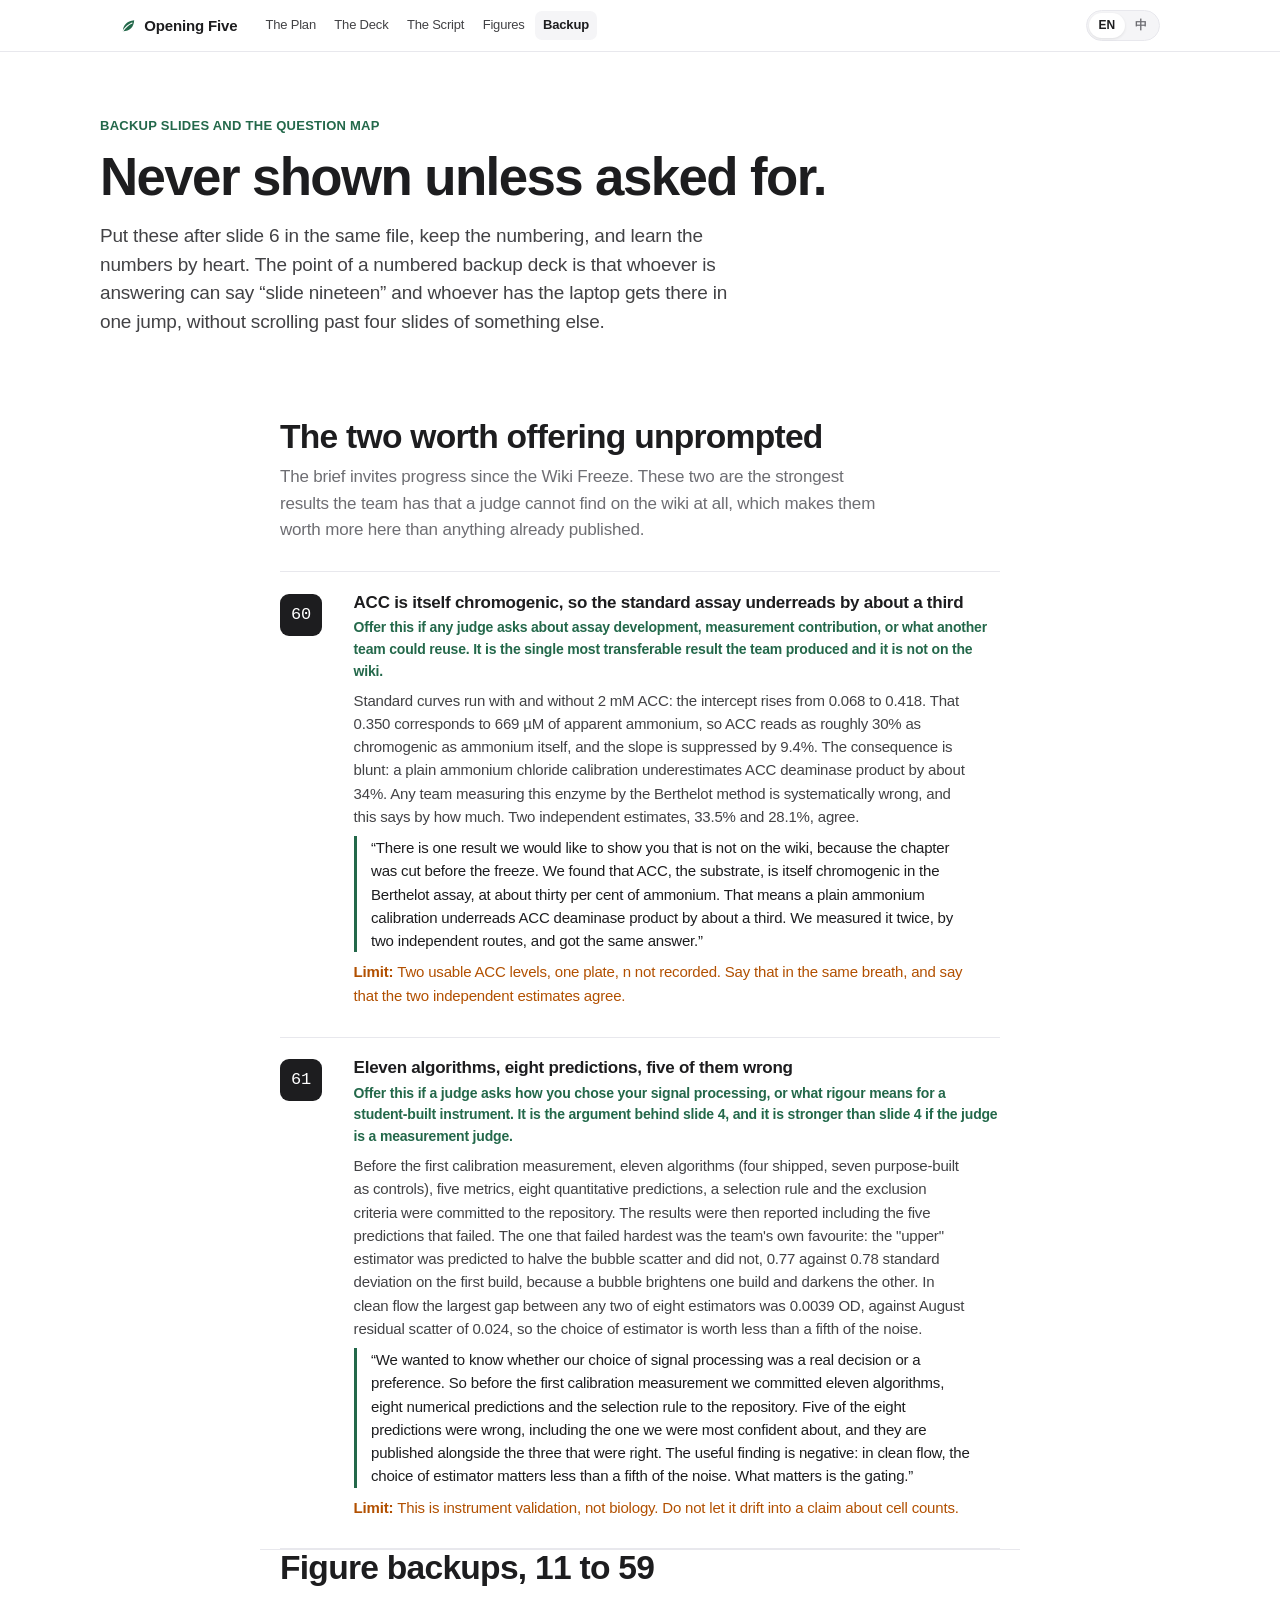
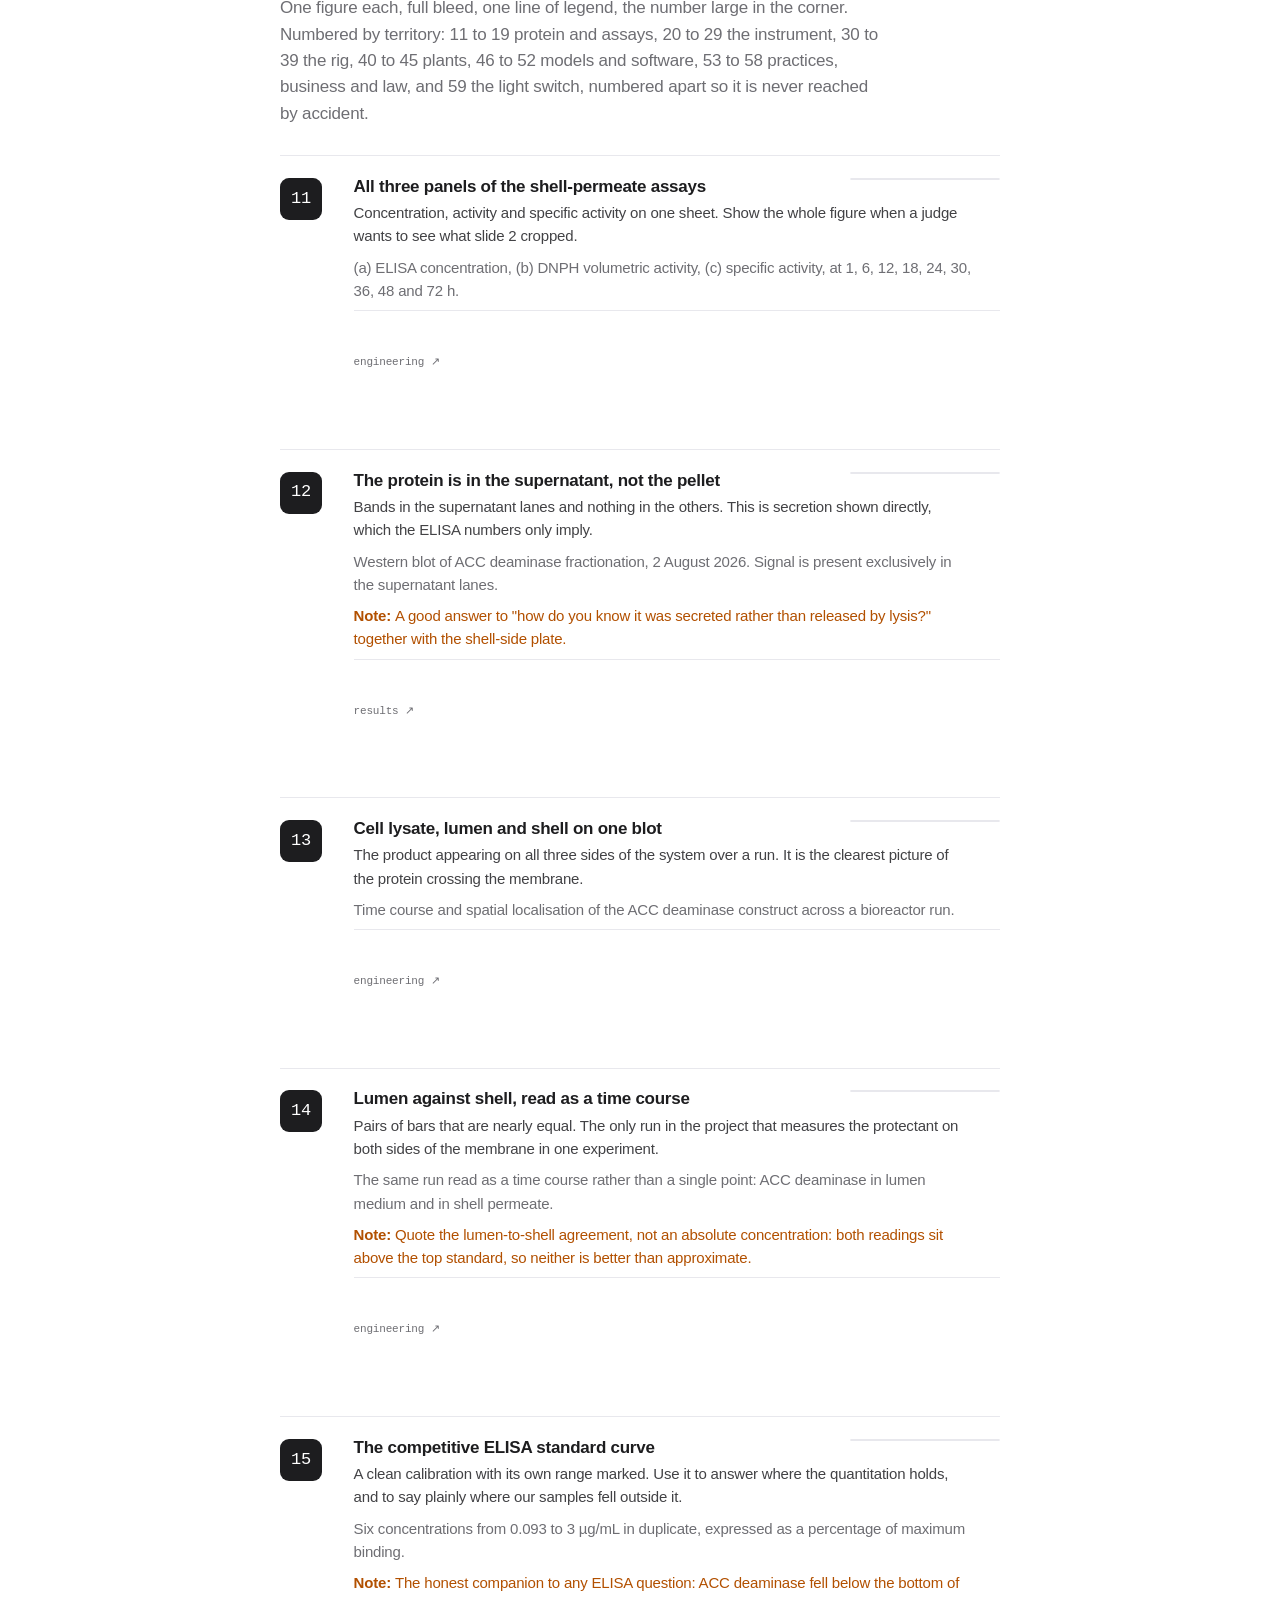
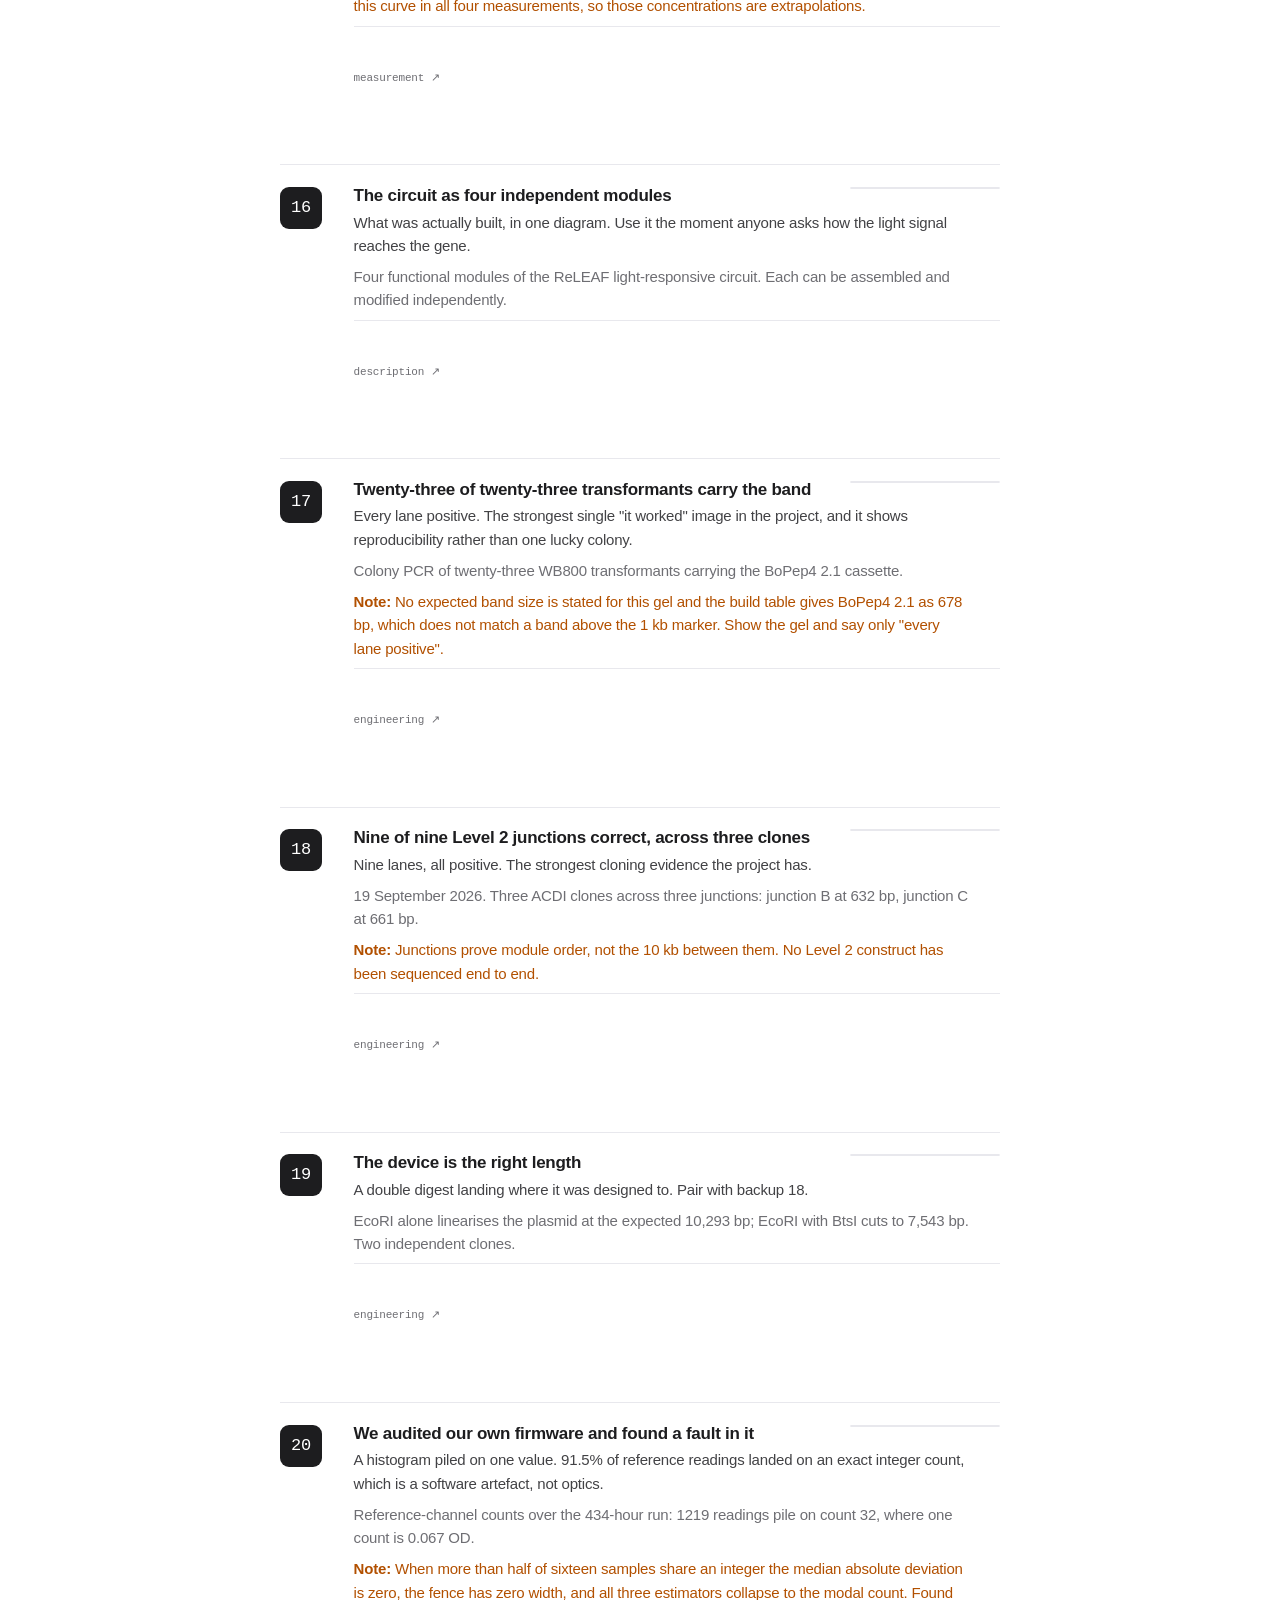
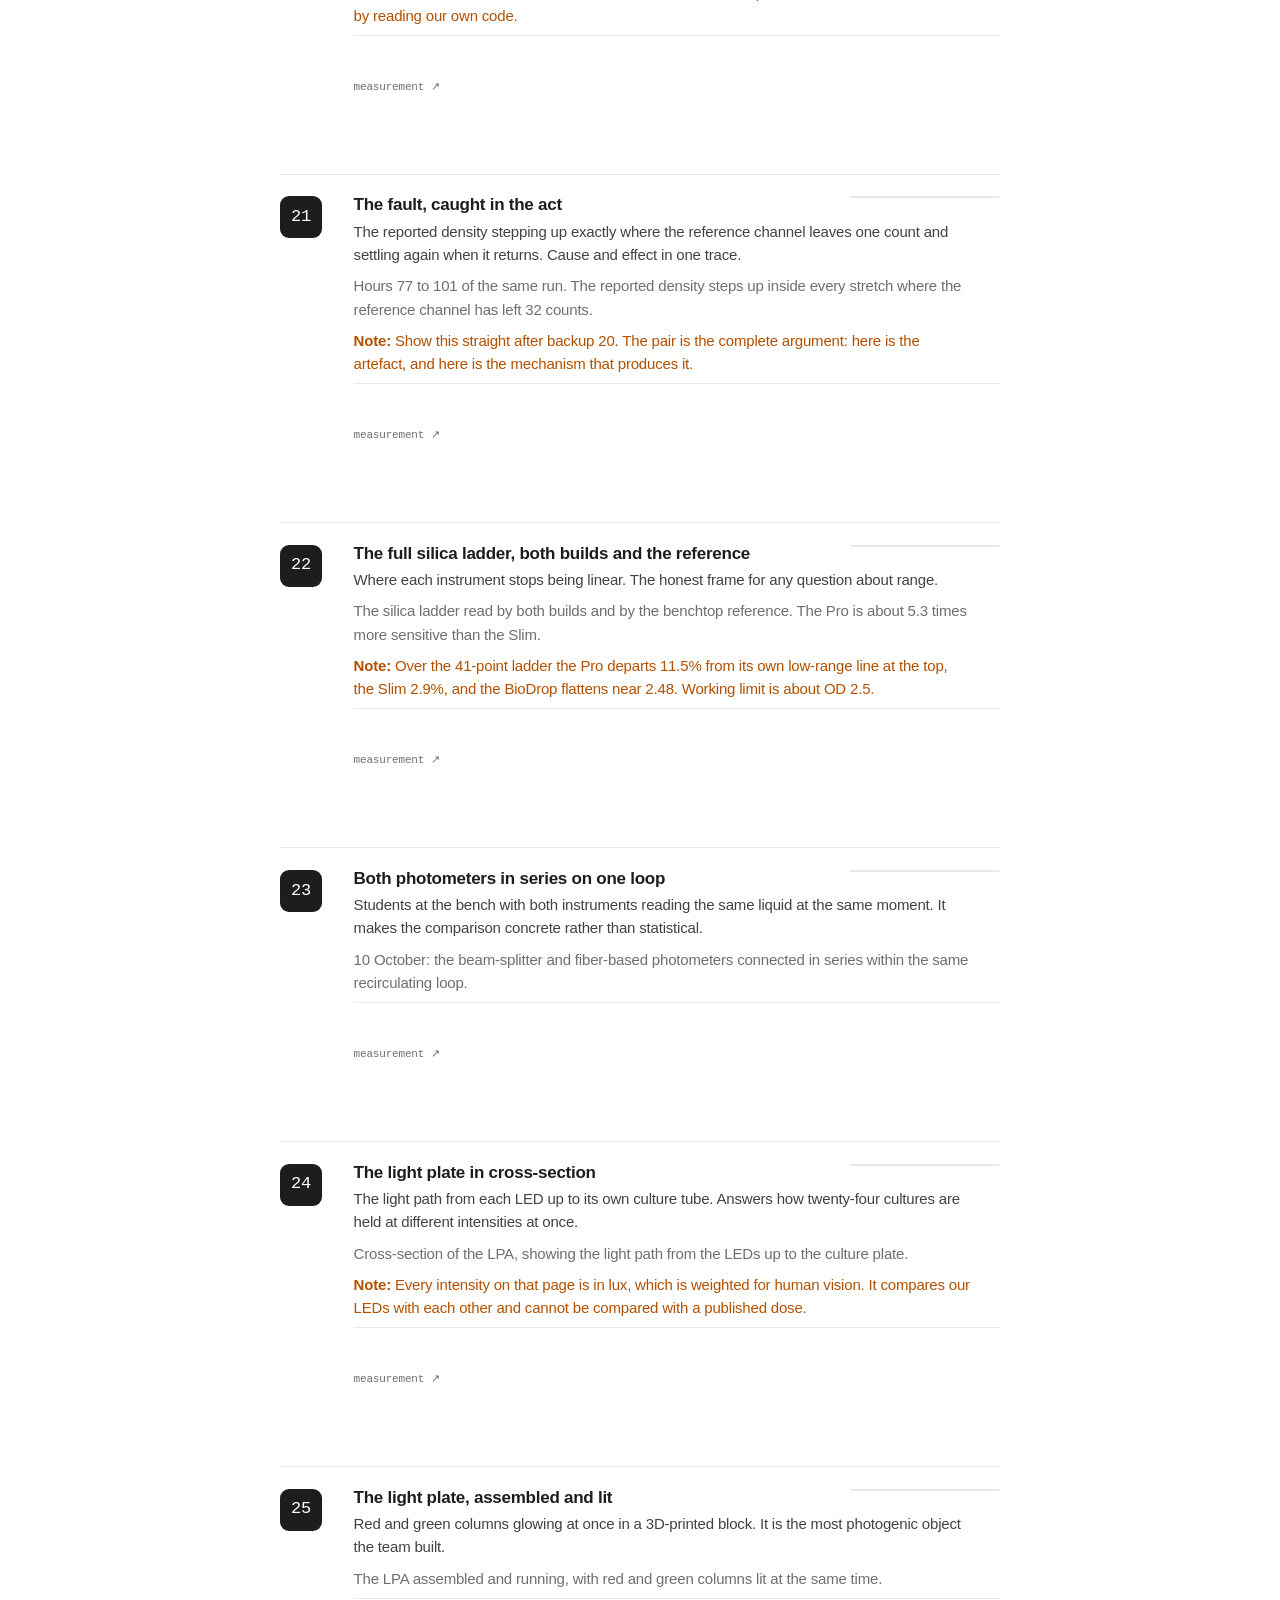
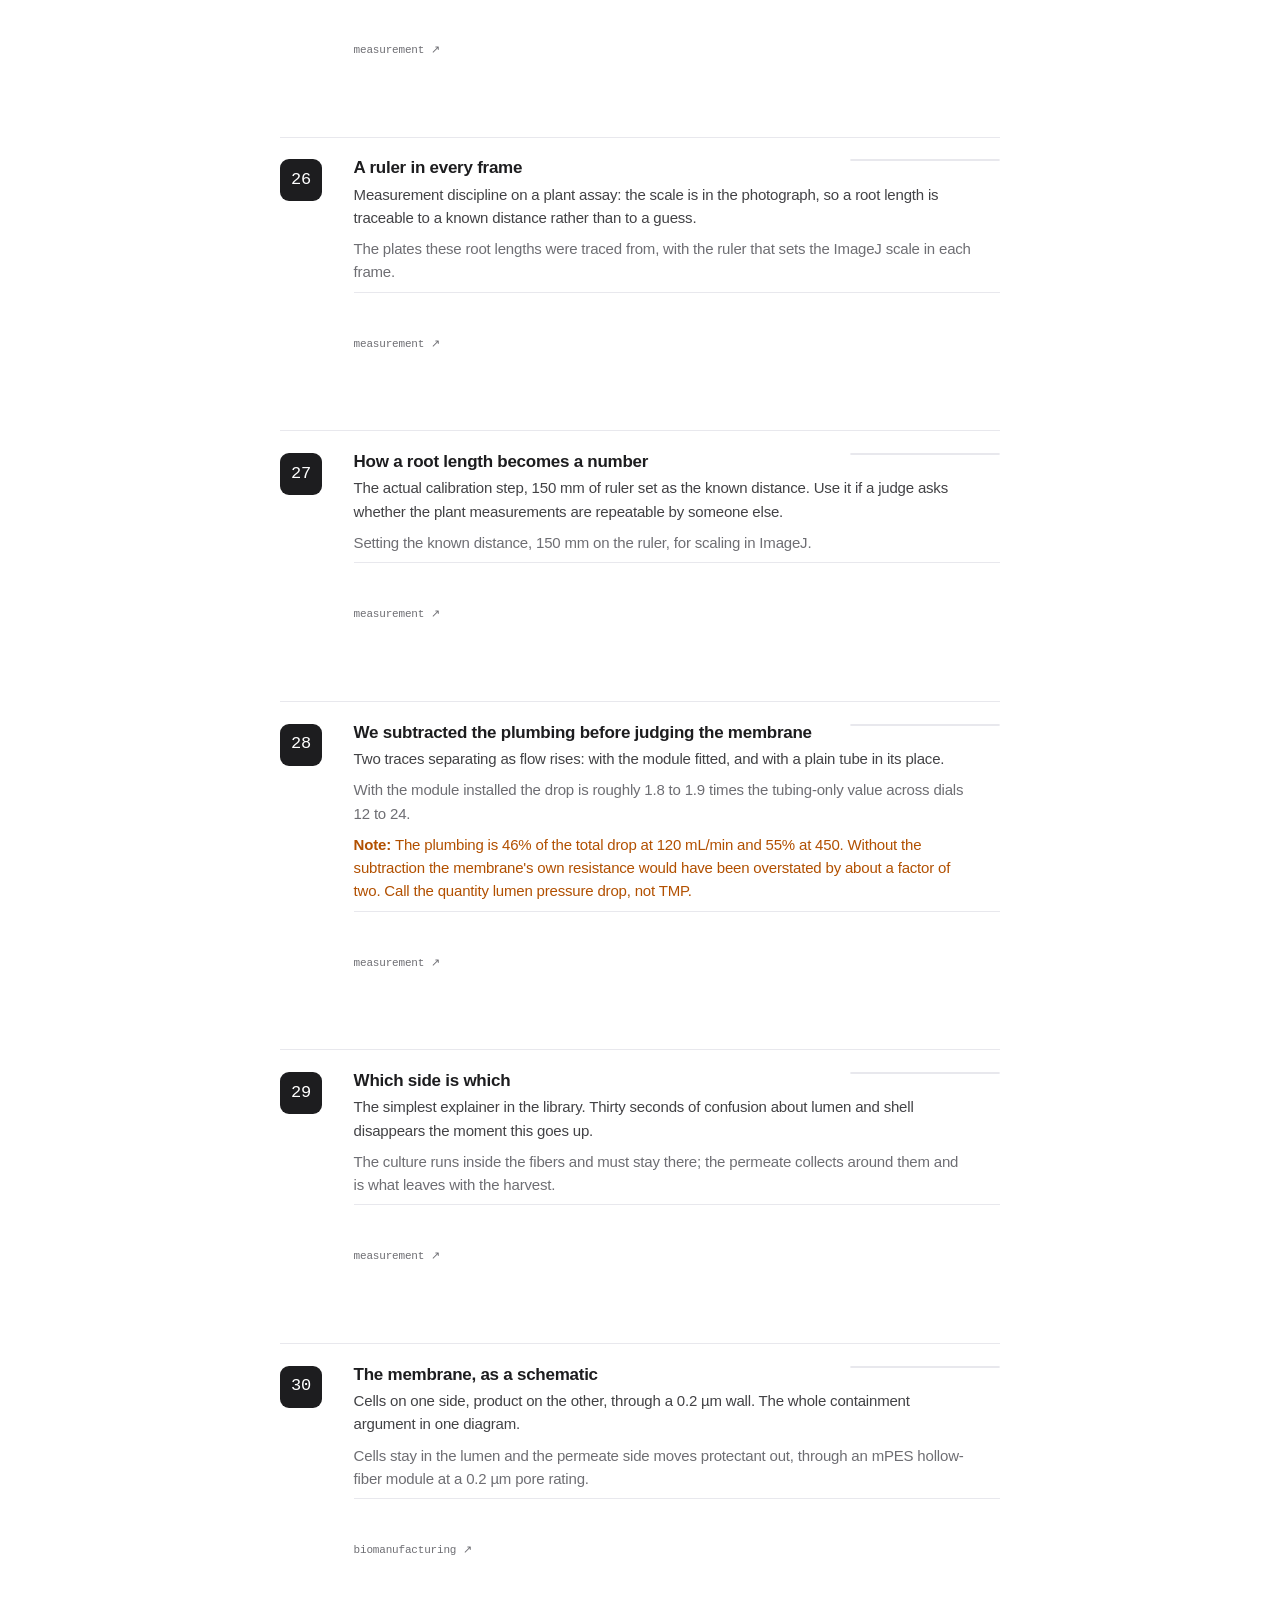
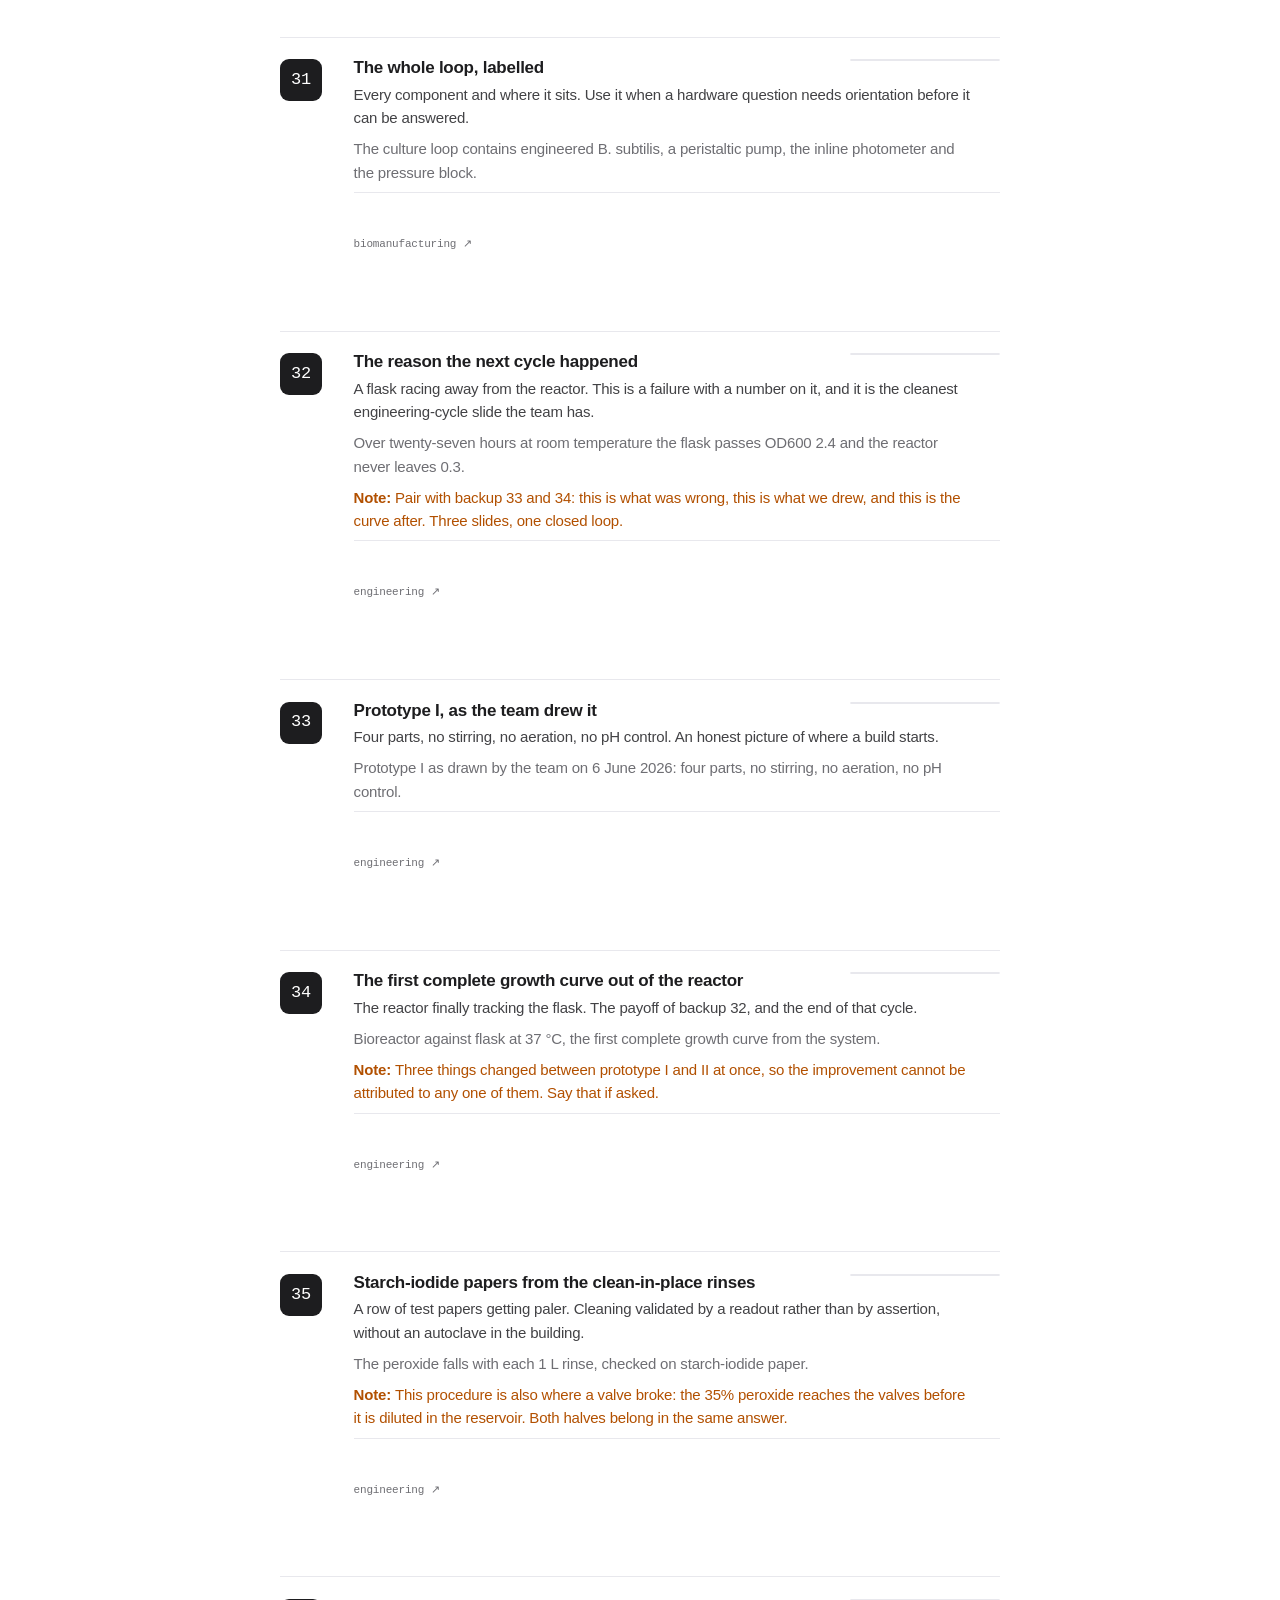
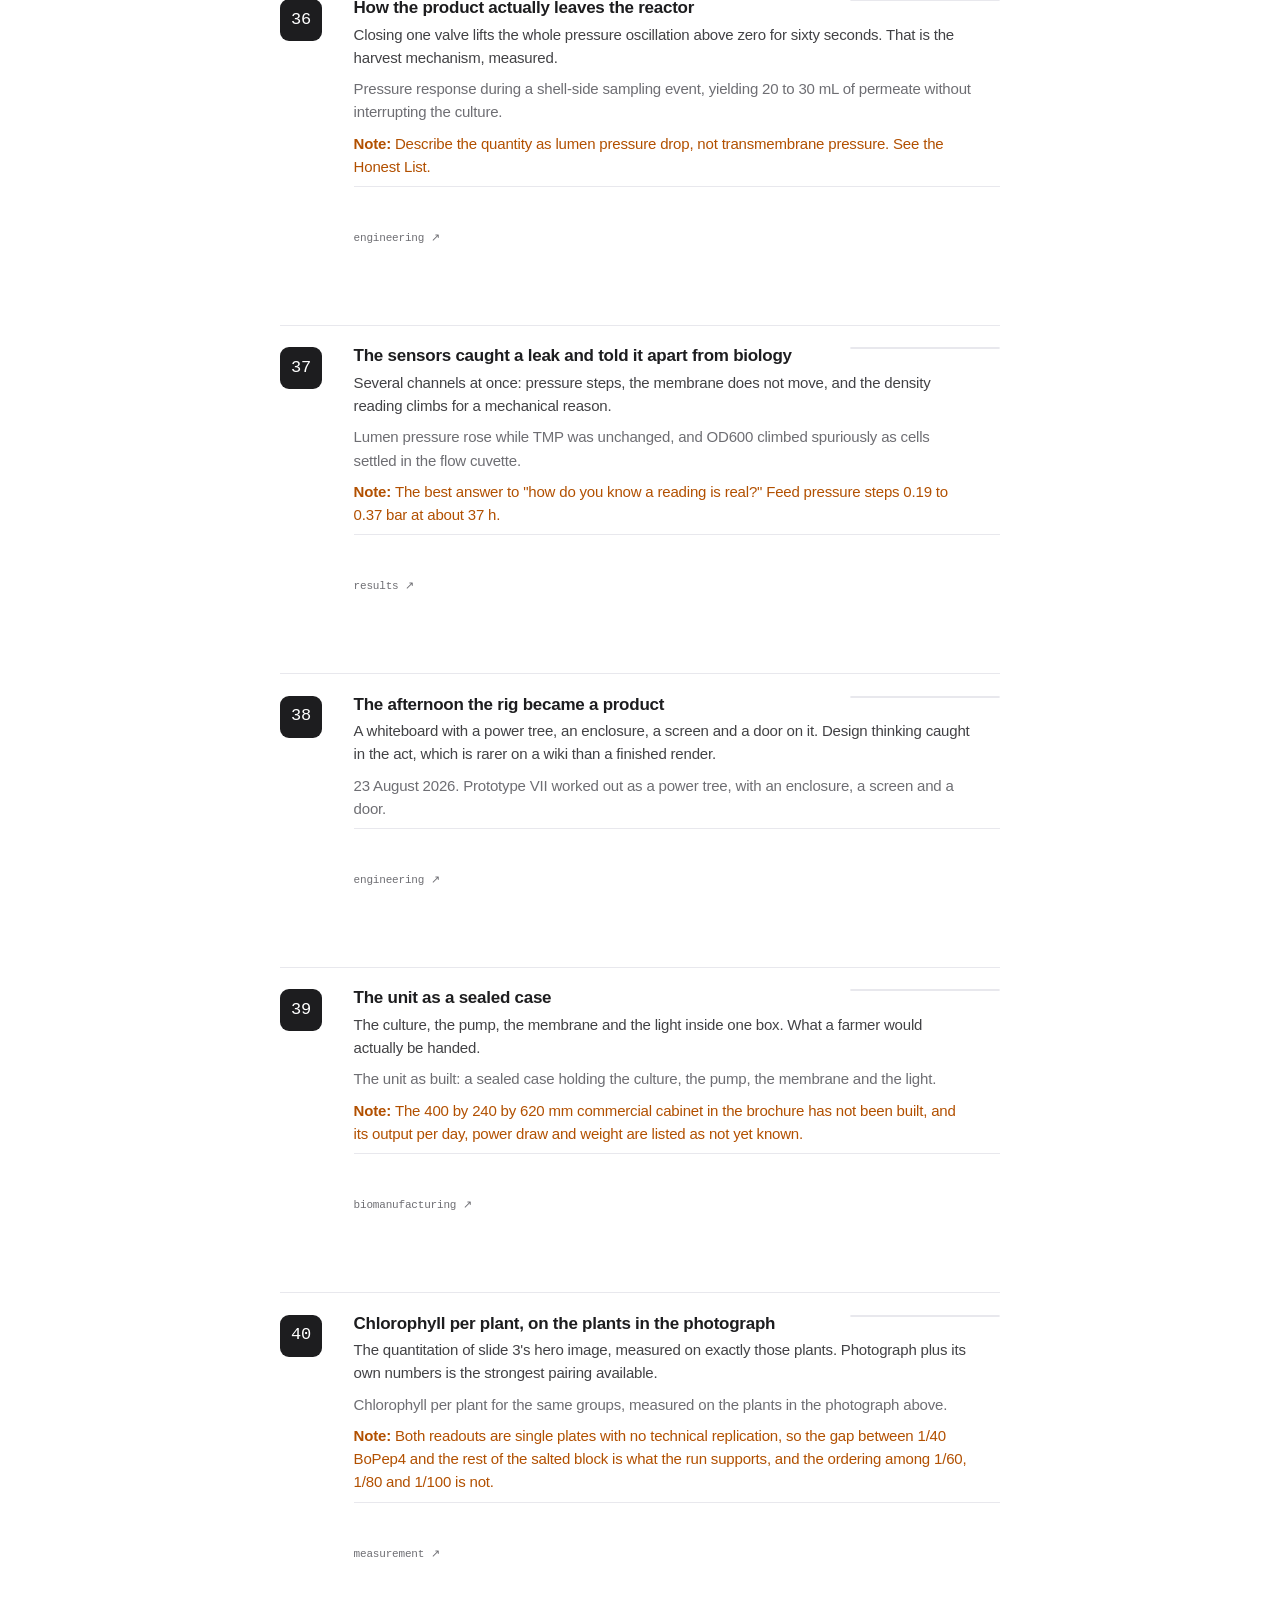
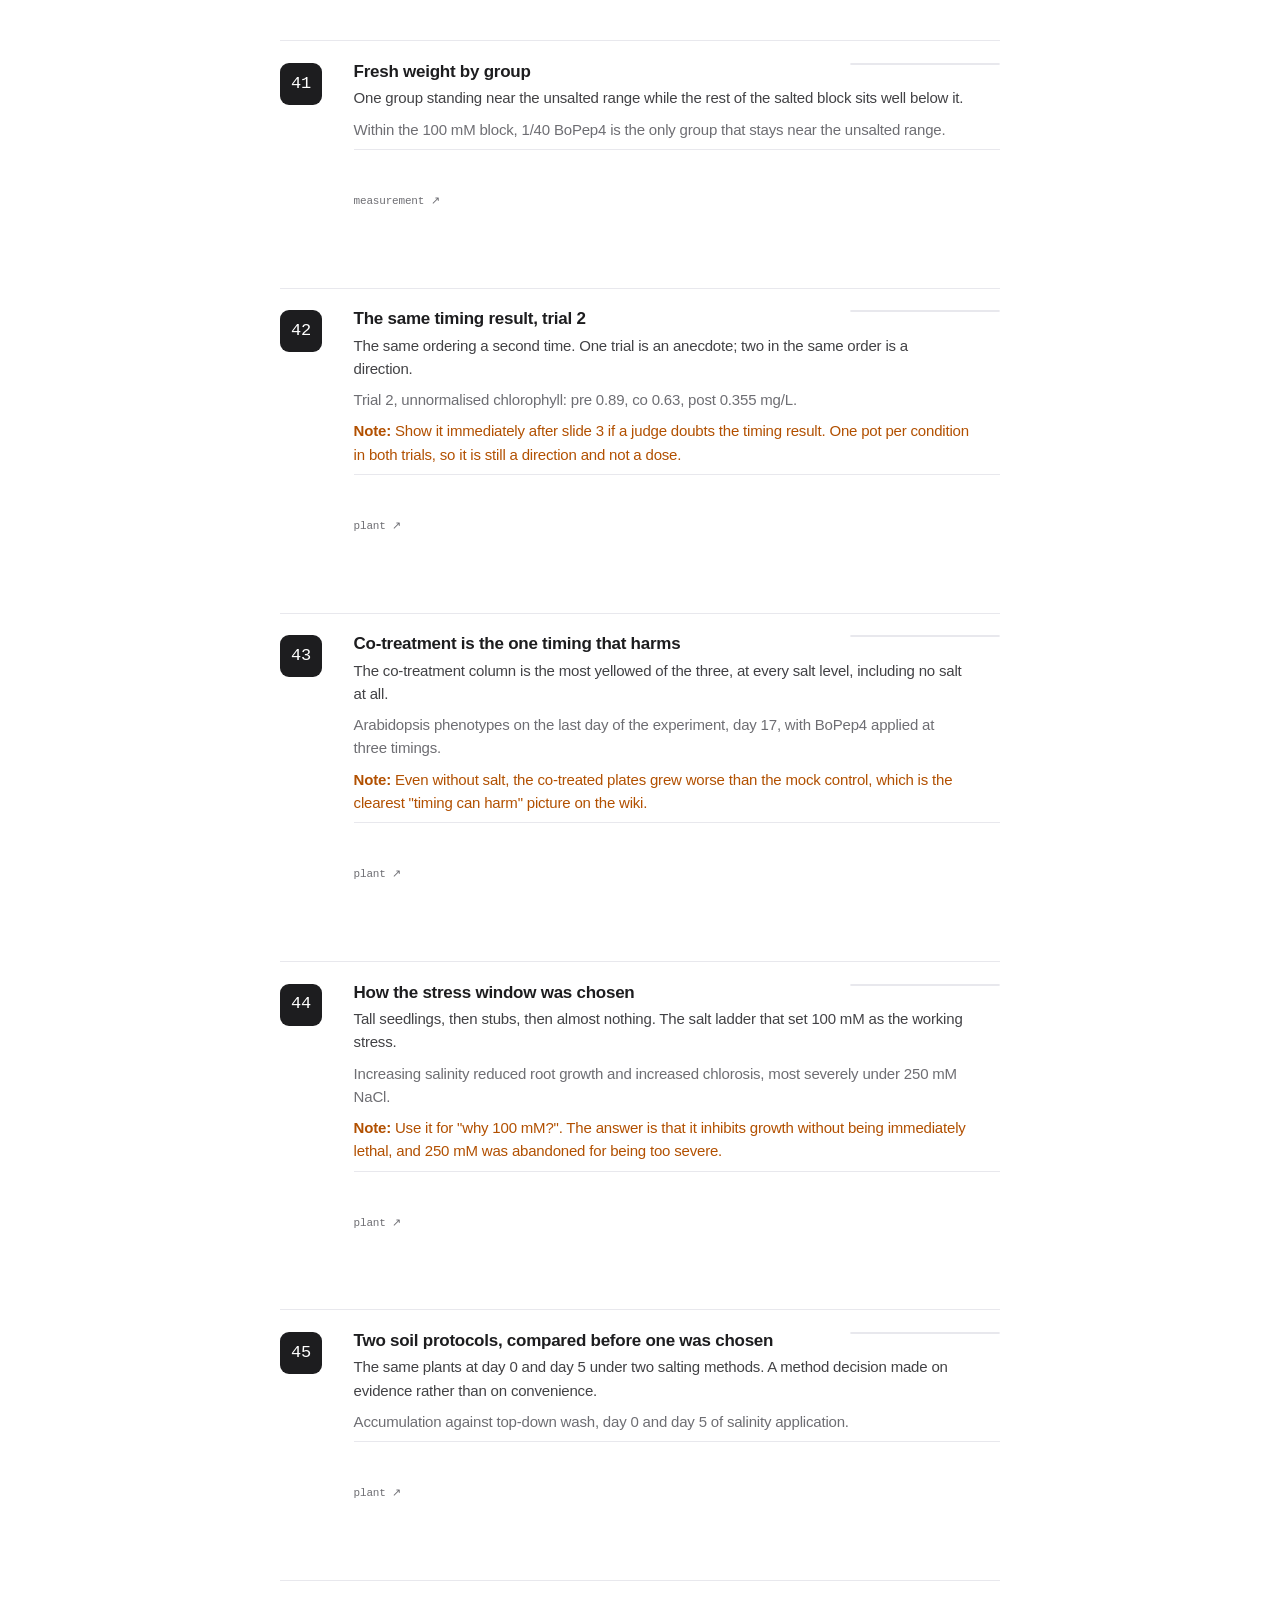
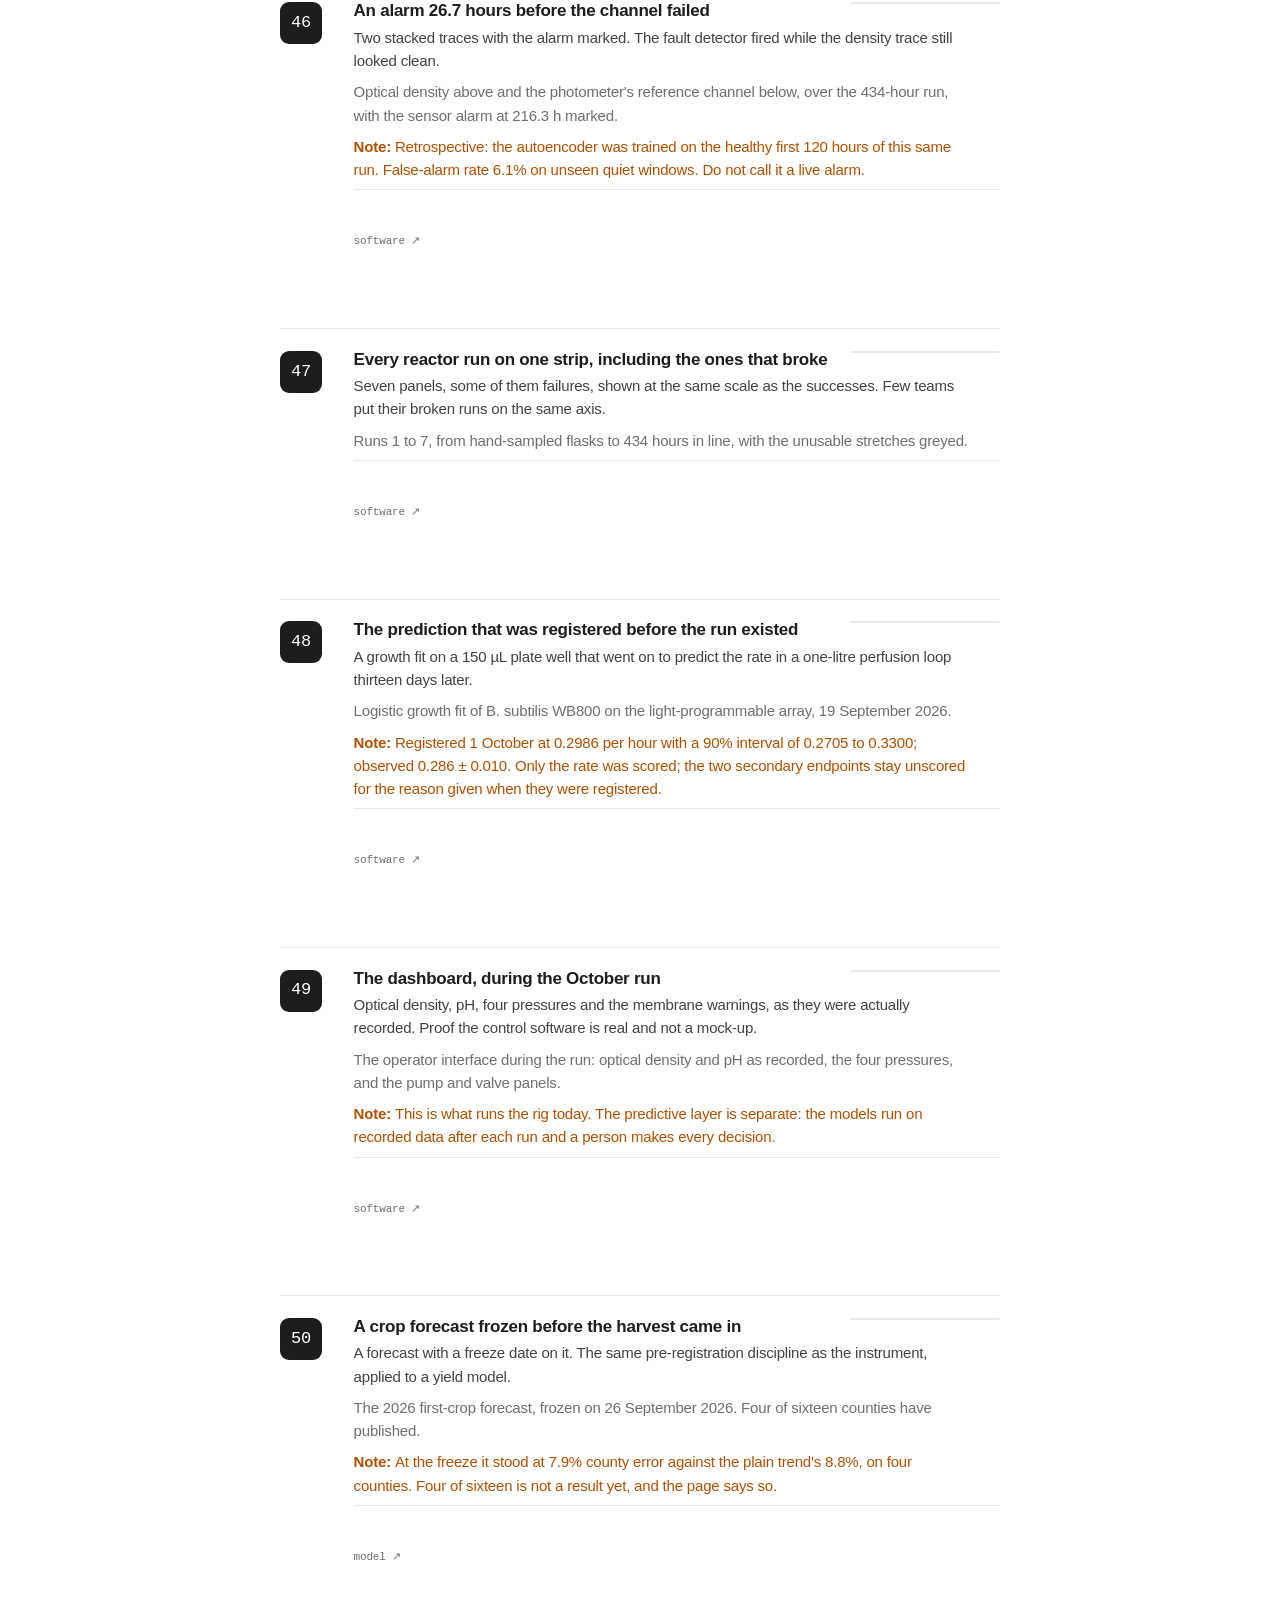
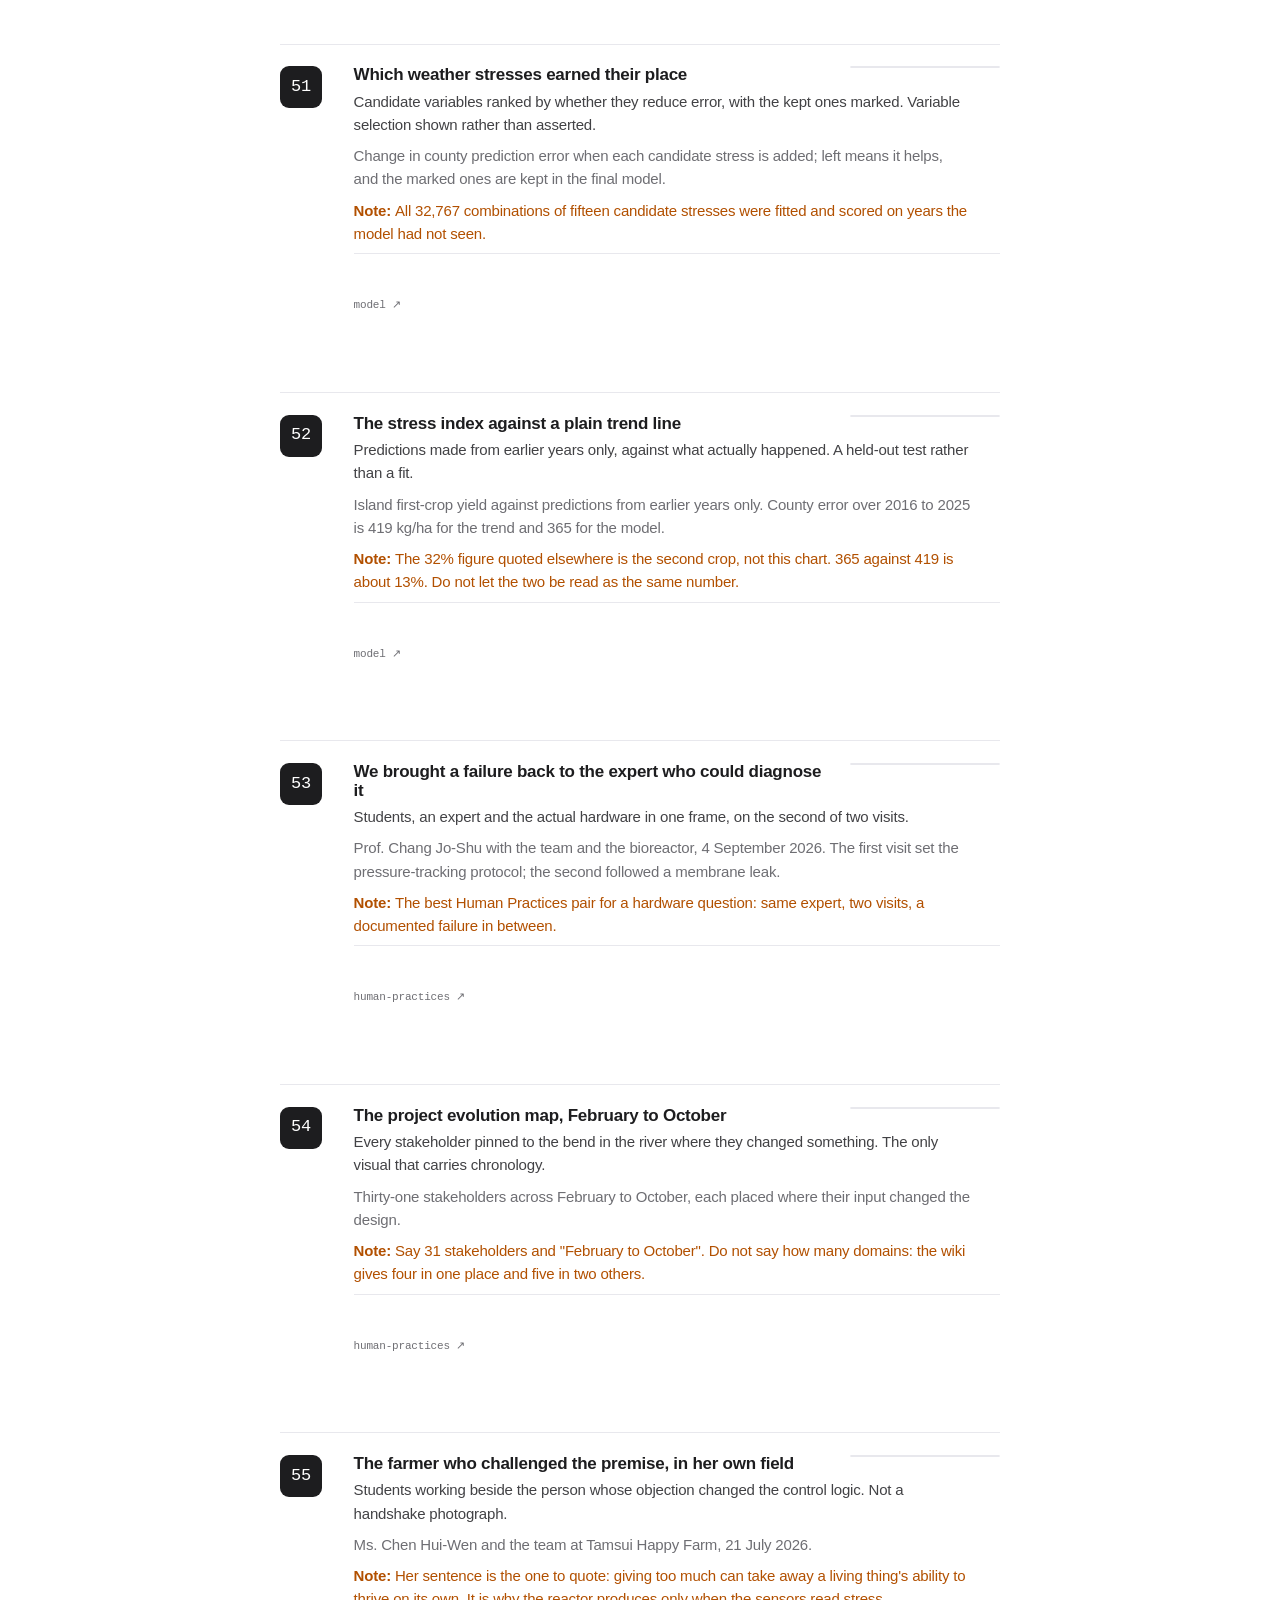
==== commit 64f0360d: "Build every slide harder: crops, annotation, beats, and 57 backups The deck engine gains three capab" ====
--- a/docs/backup.html
+++ b/docs/backup.html
@@ -30,16 +30,16 @@
 
 <section class="wrap narrow">
   <div class="sec-head">
-    <h2 data-en="Figure backups, 11 to 26" data-zh="圖表備用，第 11 到 26 張"></h2>
-    <p data-en="One figure each, full bleed, one line of legend, the number large in the corner."
-       data-zh="每張一張圖、滿版、一行圖說、頁碼放大在角落。"></p>
+    <h2 data-en="Figure backups, 11 to 59" data-zh="圖表備用，第 11 到 59 張"></h2>
+    <p data-en="One figure each, full bleed, one line of legend, the number large in the corner. Numbered by territory: 11 to 19 protein and assays, 20 to 29 the instrument, 30 to 39 the rig, 40 to 45 plants, 46 to 52 models and software, 53 to 58 practices, business and law, and 59 the light switch, numbered apart so it is never reached by accident."
+       data-zh="每張一張圖、滿版、一行圖說、頁碼放大在角落。依領域編號：11 到 19 蛋白與檢測、20 到 29 儀器、30 到 39 反應器、40 到 45 植物、46 到 52 模型與軟體、53 到 58 人文實踐與商業法規，以及第 59 張光開關，刻意編在最後以免翻頁時誤入。"></p>
   </div>
   <div id="figbk"></div>
 </section>
 
 <section class="wrap narrow">
   <div class="sec-head">
-    <h2 data-en="Type-only backups, 32 and 33" data-zh="純文字備用，第 32 與 33 張"></h2>
+    <h2 data-en="Type-only backups, 62 to 67" data-zh="純文字備用，第 62 到 67 張"></h2>
   </div>
   <div id="extra-rest"></div>
 </section>
@@ -47,8 +47,8 @@
 <section class="wrap">
   <div class="sec-head">
     <h2 data-en="From question to slide" data-zh="從問題到投影片"></h2>
-    <p data-en="Fifteen questions this project invites, where each one goes, and the first sentence of the answer. For the other three hundred, use the Judging Trainer."
-       data-zh="這個專題會招來的十五個問題、各自該翻到哪裡，以及回答的第一句話。其餘三百題請用評審訓練網站。"></p>
+    <p data-en="Fifteen questions this project invites, where each one goes, and the first sentence of the answer. Learn the numbers in this column: being able to say &ldquo;fifty-nine&rdquo; and have it on the screen in one keypress is worth more than any answer you could improvise. For the other three hundred questions, use the Judging Trainer."
+       data-zh="這個專題會招來的十五個問題、各自該翻到哪裡，以及回答的第一句話。請把這一欄的號碼背起來：能夠說出「五十九」並且一個按鍵就讓它出現在螢幕上，比任何你臨場想出來的回答都有價值。其餘三百題請用評審訓練網站。"></p>
   </div>
   <div style="overflow-x:auto">
     <table class="qmap">
@@ -94,11 +94,11 @@
     var h, i;
 
     h = '';
-    for (i = 0; i < EXTRA.length; i++) if (EXTRA[i].n <= 31) h += extraCard(EXTRA[i]);
+    for (i = 0; i < EXTRA.length; i++) if (EXTRA[i].n <= 61) h += extraCard(EXTRA[i]);
     document.getElementById('extra-top').innerHTML = h;
 
     h = '';
-    for (i = 0; i < EXTRA.length; i++) if (EXTRA[i].n > 31) h += extraCard(EXTRA[i]);
+    for (i = 0; i < EXTRA.length; i++) if (EXTRA[i].n > 61) h += extraCard(EXTRA[i]);
     document.getElementById('extra-rest').innerHTML = h;
 
     var bk = [];
